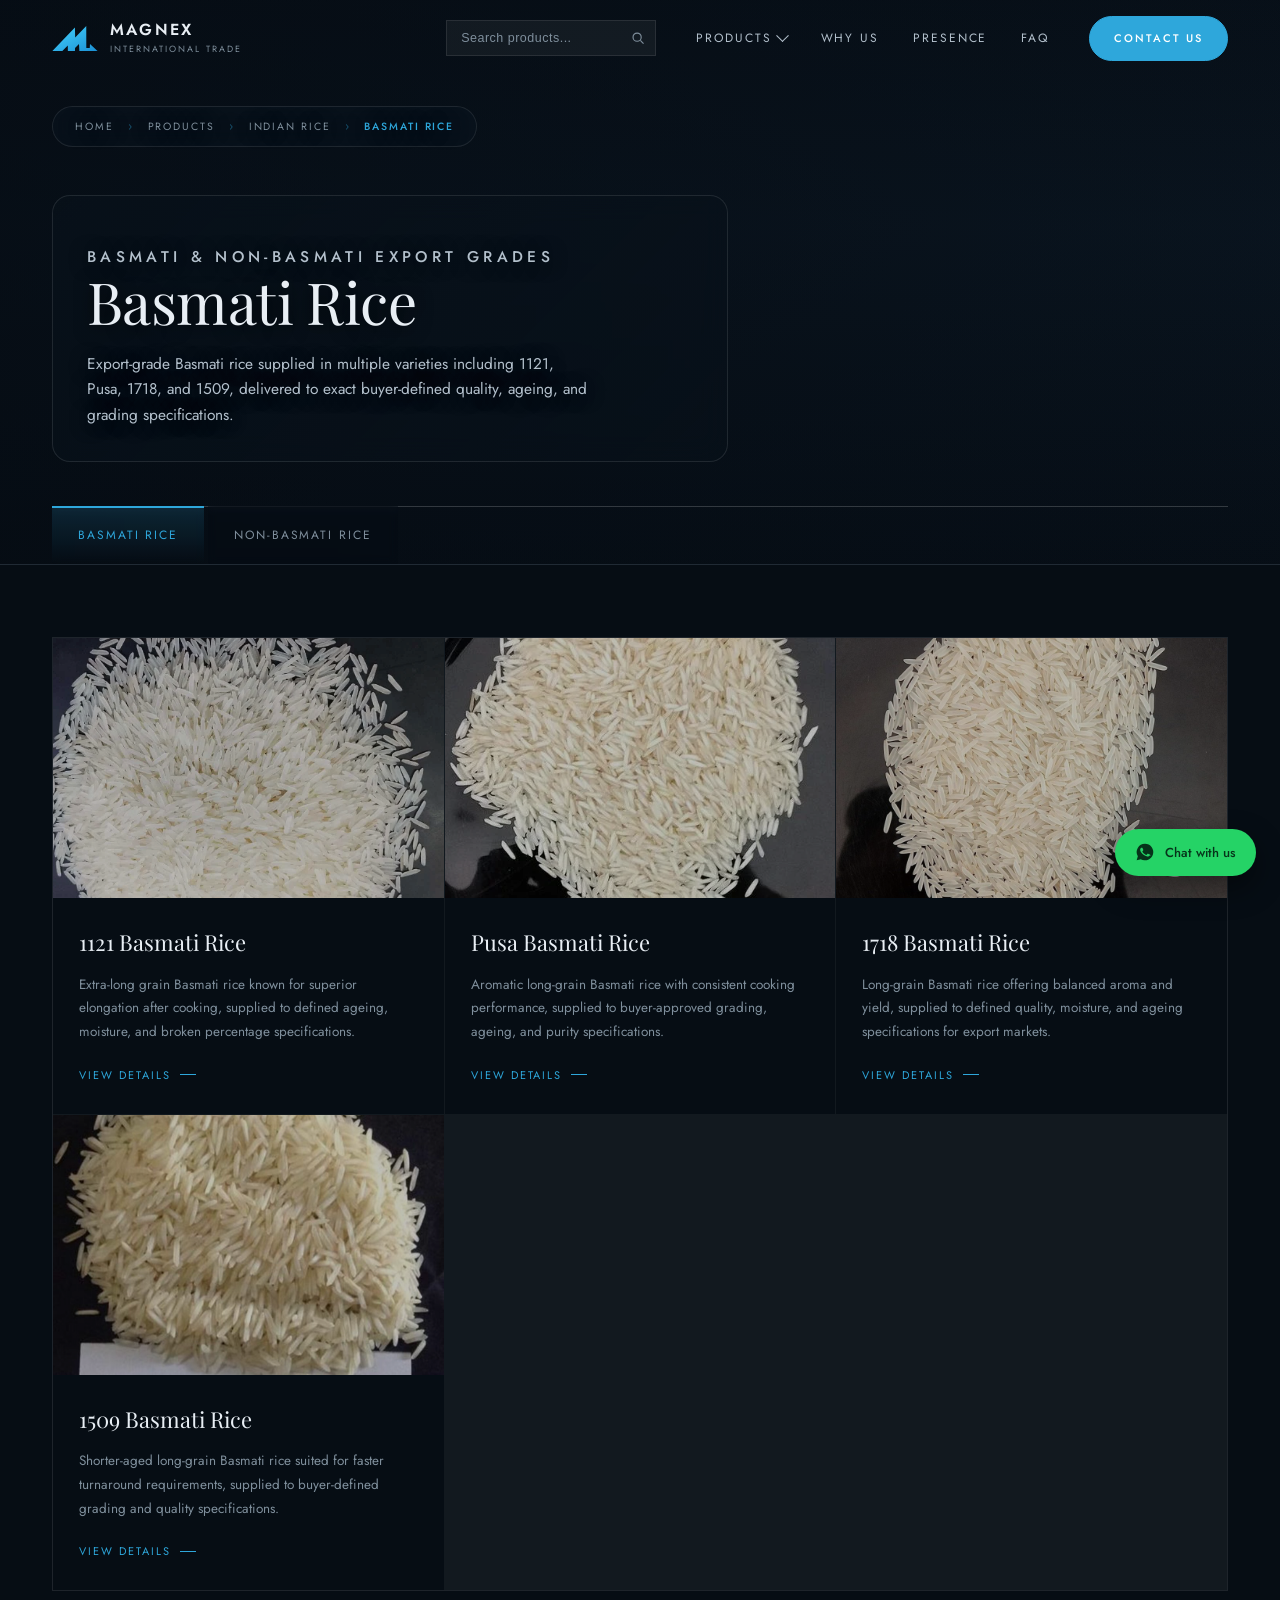
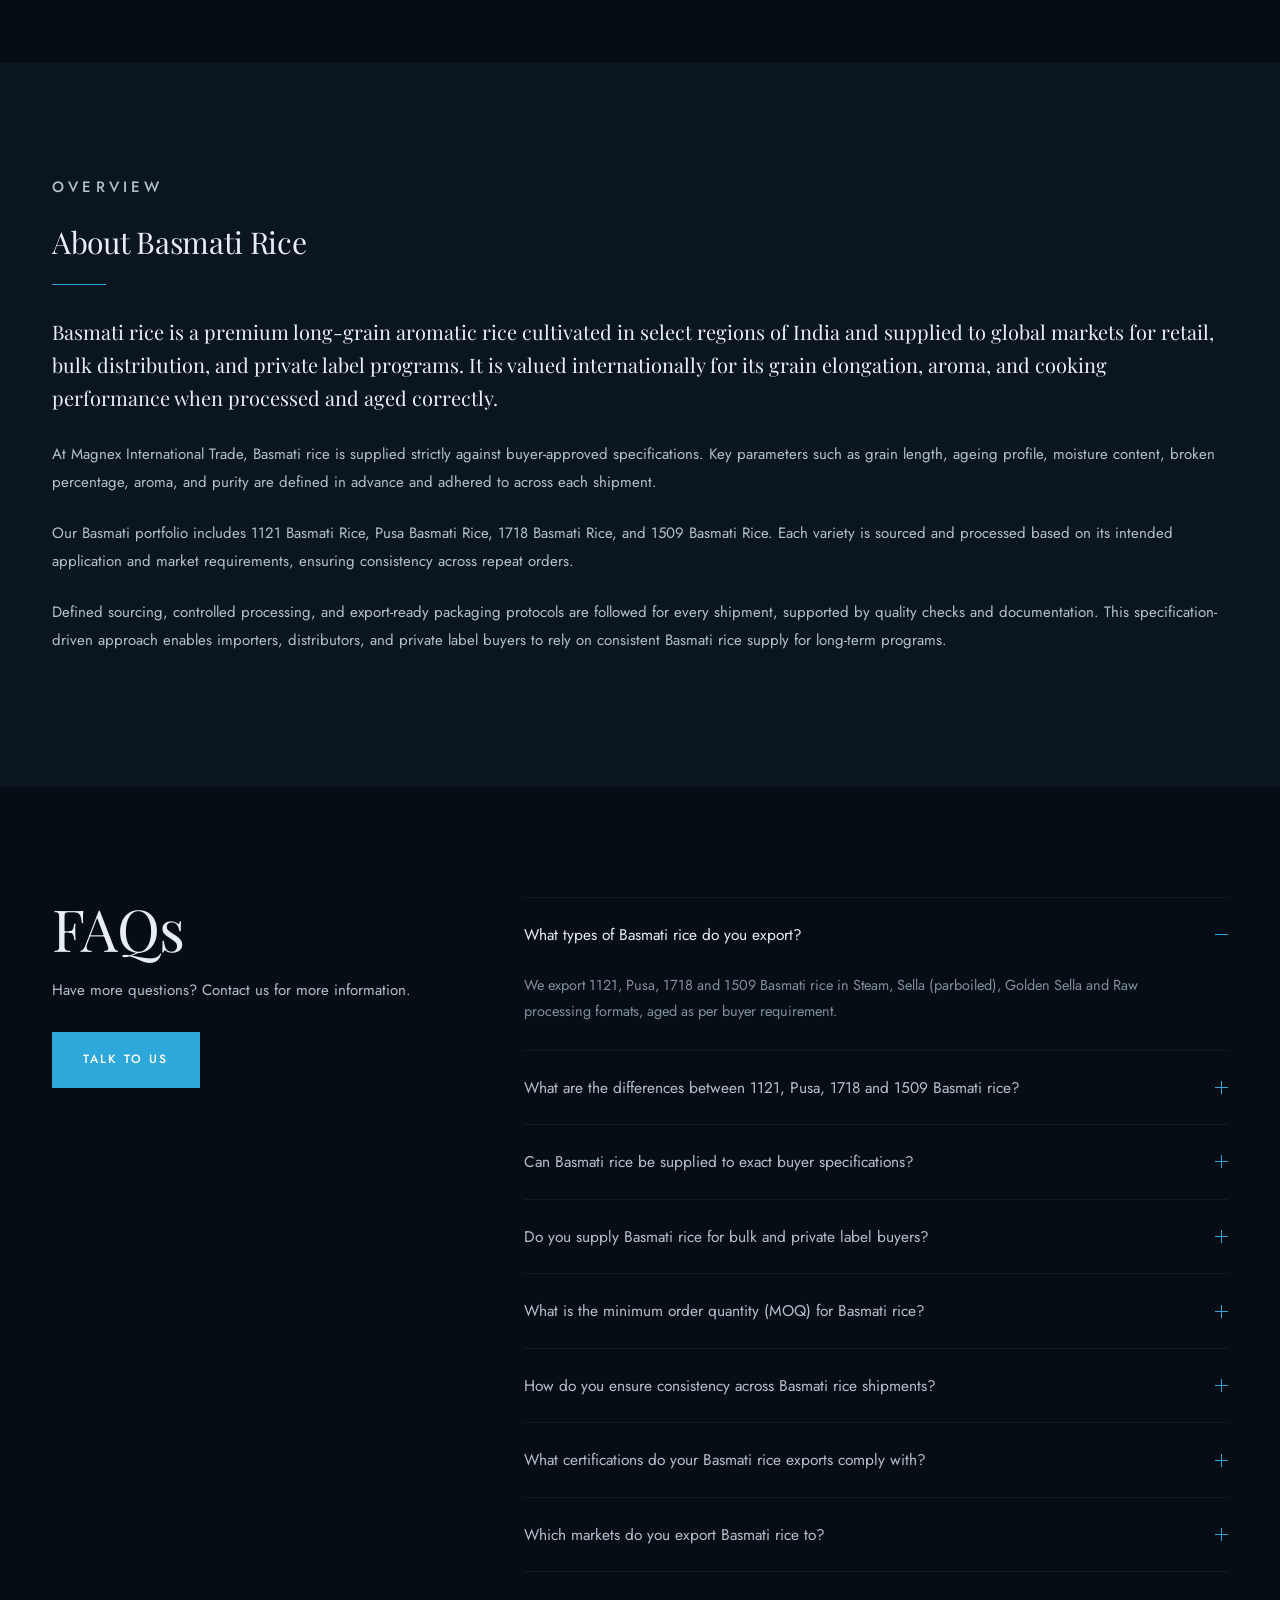
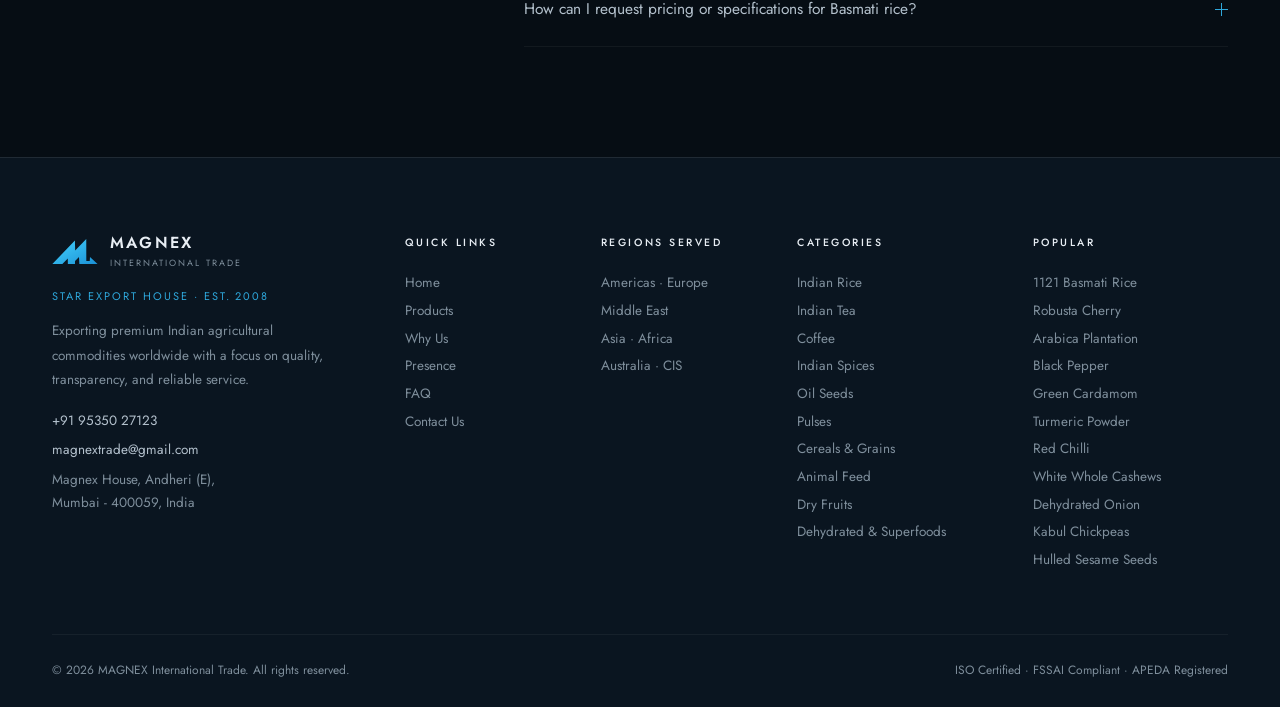
==== category.html @ 0d8e14d7 "Rebrand to Magnex blue: traced logo mark, blue accent, navy-black palette Co-Authored-By: Claude Fab" ====
<!DOCTYPE html>
<html lang="en">
<head>
<meta charset="UTF-8">
<meta name="viewport" content="width=device-width, initial-scale=1.0">
<title>Category — Magnex International Trade</title>
<link rel="preconnect" href="https://fonts.googleapis.com">
<link rel="preconnect" href="https://fonts.gstatic.com" crossorigin>
<link href="https://fonts.googleapis.com/css2?family=Playfair+Display:ital,wght@0,400;0,500;1,400&family=Jost:wght@300;400;500;600&display=swap" rel="stylesheet">
<link rel="stylesheet" href="assets/css/style.css?v=19">
<link rel="icon" href="data:image/svg+xml,<svg xmlns='http://www.w3.org/2000/svg' viewBox='0 0 100 100'><rect width='100' height='100' rx='18' fill='%23072a3d'/><g transform='translate(10 22) scale(.8)'><path d='M99.9 55.2 L82.6 38.9 L82.1 47.9 L74.6 47.8 L74.5 0.0 L50.4 25.0 L49.8 3.0 L0.0 55.2 L21.6 55.3 L34.3 42.3 L34.5 55.3 L49.9 55.3 L50.1 48.1 L58.7 39.0 L59.5 55.4 Z' fill='%232ea7db'/></g></svg>">
</head>
<body>

<section class="phead" id="phead">
  <video class="phead__video" id="pheadVideo" autoplay muted loop playsinline hidden></video>
  <div class="phead__shade" id="pheadShade" hidden></div>
  <div class="wrap phead__content">
    <nav class="crumb" id="crumb"></nav>
    <div class="phead__body">
      <div>
        <p class="eyebrow" id="catTag"></p>
        <h1 class="h-section" id="catTitle"></h1>
        <p id="groupDesc"></p>
      </div>
    </div>
    <div class="tabs" id="groupTabs"></div>
  </div>
</section>

<section class="section--tight section">
  <div class="wrap">
    <div class="pgrid" id="prodGrid"></div>
  </div>
</section>

<section class="section section--alt" id="aboutSec" hidden>
  <div class="wrap">
    <div class="aboutsplit" id="aboutSplit">
      <div class="rv">
        <p class="eyebrow">Overview</p>
        <h2 class="h-sub" id="aboutTitle"></h2>
        <hr class="rule" style="margin-top:24px">
        <div id="aboutBody"></div>
      </div>
    </div>
  </div>
</section>

<section class="section" id="faqSec" hidden>
  <div class="wrap">
    <div class="faq">
      <div class="faq__aside rv">
        <h2 class="h-section">FAQs</h2>
        <p>Have more questions? Contact us for more information.</p>
        <a class="btn btn--solid" href="contact.html">Talk to Us</a>
      </div>
      <div class="faq__list rv" id="faqList"></div>
    </div>
  </div>
</section>

<script src="assets/js/data.js?v=16"></script>
<script src="assets/js/textures.js?v=8"></script>
<script src="assets/js/widgets.js?v=9"></script>
<script>
function pageInit() {
  const catId = qp("cat") || "rice";
  const cat = CATALOG[catId] || CATALOG.rice;
  const gid = qp("group") || cat.groups[0].id;
  const group = cat.groups.find(g => g.id === gid) || cat.groups[0];

  document.title = `${group.name} — ${cat.name} — Magnex International Trade`;
  document.getElementById("crumb").innerHTML =
    `<a href="index.html">Home</a><i>›</i><a href="products.html">Products</a><i>›</i><a href="category.html?cat=${catId}">${cat.name}</a><i>›</i><b>${group.name}</b>`;
  document.getElementById("catTag").textContent = cat.tagline;
  document.getElementById("catTitle").textContent = group.name;
  document.getElementById("groupDesc").textContent = group.desc;

  // group tabs (Basmati / Non-Basmati etc.)
  document.getElementById("groupTabs").innerHTML = cat.groups.map(g =>
    `<a class="tab${g.id === group.id ? " is-on" : ""}" href="category.html?cat=${catId}&group=${g.id}">${g.name}</a>`
  ).join("");

  // product cards
  document.getElementById("prodGrid").innerHTML = group.products.map(p => `
    <a class="pcard rv" href="product.html?id=${p.id}">
      <div class="pcard__media">${p.photo
        ? `<img src="${p.photo}" alt="${p.name}" loading="lazy">`
        : `<canvas data-tex="${p.texture}" data-seed="${p.id}"></canvas>`}</div>
      <div class="pcard__body">
        <div class="pcard__t">${p.name}</div>
        <div class="pcard__d">${p.short}</div>
        <span class="pcard__go">View details <span class="arw"></span></span>
      </div>
    </a>`).join("");

  // about — first paragraph styled as a lead, the rest as body text
  if (group.about && group.about.length) {
    document.getElementById("aboutSec").hidden = false;
    document.getElementById("aboutTitle").textContent = `About ${group.name}`;
    const [lead, ...rest] = group.about;
    document.getElementById("aboutBody").innerHTML =
      `<p class="about-lead">${lead}</p>` + rest.map(t => `<p>${t}</p>`).join("");
  }

  // category video plays behind the page header words
  if (cat.video) {
    const v = document.getElementById("pheadVideo");
    v.src = cat.video.src; v.hidden = false;
    document.getElementById("pheadShade").hidden = false;
    document.getElementById("phead").classList.add("phead--video");
  }

  // FAQs
  if (group.faqs && group.faqs.length) {
    document.getElementById("faqSec").hidden = false;
    renderFAQ(document.getElementById("faqList"), group.faqs);
  }
}
</script>
<script src="assets/js/main.js?v=13"></script>
</body>
</html>
---- assets/css/style.css ----
/* =========================================================
   MAGNEX INTERNATIONAL TRADE — core stylesheet
   Dark / gold editorial theme
   ========================================================= */

:root {
  --bg:        #060d14;
  --bg-2:      #0a1520;
  --bg-3:      #0f1d2a;
  --panel:     #11202e;
  --line:      rgba(255, 255, 255, .09);
  --line-soft: rgba(255, 255, 255, .05);

  --gold:      #2ea7db;
  --gold-lite: #5fc9f5;
  --gold-deep: #1a7fc0;
  --blue:      #2f80ed;

  --text:      #e8eef4;
  --text-2:    #b3c0cc;
  --muted:     #7f8f9c;

  --serif: "Playfair Display", "Iowan Old Style", Georgia, "Times New Roman", serif;
  --sans: "Jost", "Inter", -apple-system, BlinkMacSystemFont, "Segoe UI", Roboto, Helvetica, Arial, sans-serif;

  --nav-h: 78px;
  --maxw: 1240px;
  --ease: cubic-bezier(.22, .61, .36, 1);            /* legacy gentle curve (hover colour, misc) */
  --ease-out: cubic-bezier(.23, 1, .32, 1);          /* strong ease-out: entrances, reveals, UI */
  --ease-in-out: cubic-bezier(.77, 0, .175, 1);      /* strong ease-in-out: on-screen movement */
  --dur-fast: 160ms;                                 /* press feedback */
  --dur: 250ms;                                      /* routine UI state change */
  --dur-reveal: 700ms;                               /* marketing reveal */
}

/* cross-document page transition (Chrome / Safari); other browsers just navigate */
@view-transition { navigation: auto; }
::view-transition-old(root) { animation: 180ms var(--ease-out) both vt-out; }
::view-transition-new(root) { animation: 260ms var(--ease-out) both vt-in; }
@keyframes vt-out { to { opacity: 0; } }
@keyframes vt-in  { from { opacity: 0; } }
/* fallback page enter: content is visible without JS, fades on load */
body { animation: page-in 360ms var(--ease-out) both; }
@keyframes page-in { from { opacity: 0; } }

* , *::before, *::after { box-sizing: border-box; }

html { scroll-behavior: smooth; }

body {
  margin: 0;
  background: var(--bg);
  color: var(--text);
  font-family: var(--sans);
  font-size: 16px;
  line-height: 1.65;
  -webkit-font-smoothing: antialiased;
  overflow-x: hidden;
}

img { max-width: 100%; display: block; }
a { color: inherit; text-decoration: none; }
button { font: inherit; color: inherit; background: none; border: 0; cursor: pointer; }

::selection { background: var(--gold); color: #fff; }

/* ---------- scrollbar ---------- */
::-webkit-scrollbar { width: 10px; height: 10px; }
::-webkit-scrollbar-track { background: var(--bg); }
::-webkit-scrollbar-thumb { background: #1d2d3c; border-radius: 20px; border: 2px solid var(--bg); }
::-webkit-scrollbar-thumb:hover { background: #2a3f52; }

/* ---------- shared layout ---------- */
.wrap { width: 100%; max-width: var(--maxw); margin: 0 auto; padding: 0 32px; }
.section { padding: 110px 0; position: relative; }
.section--tight { padding: 72px 0; }
.section--alt { background: var(--bg-2); }

.eyebrow {
  font-size: 11px;
  letter-spacing: .28em;
  text-transform: uppercase;
  color: var(--gold);
  margin: 0 0 18px;
  font-weight: 500;
}

h1, h2, h3, h4 { font-family: var(--serif); font-weight: 400; margin: 0; letter-spacing: -.01em; }

.h-display { font-size: clamp(42px, 6.2vw, 82px); line-height: 1.04; }
.h-section  { font-size: clamp(34px, 4.6vw, 58px); line-height: 1.08; }
.h-sub      { font-size: clamp(22px, 2.4vw, 30px); line-height: 1.2; }

.lede { color: var(--text-2); font-size: 17px; max-width: 60ch; }

.gold { color: var(--gold); }
.italic-gold { font-style: italic; color: var(--gold-lite); }

.rule { width: 54px; height: 1px; background: var(--gold); border: 0; margin: 0 0 30px; }

/* ---------- buttons ---------- */
.btn {
  display: inline-flex; align-items: center; justify-content: center; gap: 10px;
  padding: 17px 30px;
  font-size: 12px; letter-spacing: .18em; text-transform: uppercase; font-weight: 500;
  border: 1px solid var(--gold);
  transition: background-color .3s var(--ease), border-color .3s var(--ease), color .3s var(--ease), transform var(--dur-fast) var(--ease-out);
  white-space: nowrap;
}
.btn:active { transform: scale(.97); }
.btn--solid { background: var(--gold); color: #fff; }
.btn--solid:hover { background: var(--gold-lite); border-color: var(--gold-lite); }
.btn--ghost { color: var(--text); border-color: rgba(255,255,255,.22); }
.btn--ghost:hover { border-color: var(--gold); color: var(--gold); }
.btn--sm { padding: 12px 22px; font-size: 11px; }

/* =========================================================
   NAVIGATION
   ========================================================= */
.nav {
  position: fixed; inset: 0 0 auto 0; z-index: 200;
  height: var(--nav-h);
  display: flex; align-items: center;
  transition: background .4s var(--ease), height .4s var(--ease), border-color .4s;
  border-bottom: 1px solid transparent;
}
.nav.is-stuck {
  height: 66px;
  background: rgba(6, 13, 20, .88);
  backdrop-filter: blur(14px);
  -webkit-backdrop-filter: blur(14px);
  border-bottom-color: var(--line);
}
.nav__inner { width: 100%; max-width: var(--maxw); margin: 0 auto; padding: 0 32px; display: flex; align-items: center; gap: 26px; }

.brand { display: flex; align-items: center; gap: 12px; flex-shrink: 0; }
.brand__mark { width: 46px; height: auto; flex-shrink: 0; }
.brand__txt { line-height: 1.1; }
.brand__name { font-size: 16px; letter-spacing: .14em; font-weight: 600; }
.brand__sub { font-size: 9px; letter-spacing: .22em; color: var(--muted); text-transform: uppercase; }

.nav__spacer { flex: 1; }

.nav__links { display: flex; align-items: center; gap: 6px; }
.nav__link {
  position: relative; padding: 10px 14px;
  font-size: 12px; letter-spacing: .16em; text-transform: uppercase; color: var(--text-2);
  display: flex; align-items: center; gap: 6px;
  transition: color .25s;
}
.nav__link::after {
  content: ""; position: absolute; left: 14px; right: 14px; bottom: 5px; height: 1px;
  background: var(--gold); transform: scaleX(0); transform-origin: left;
  transition: transform var(--dur) var(--ease-out);
}
.nav__link:hover::after, .nav__link.is-active::after { transform: scaleX(1); }
.nav__link:hover, .nav__link.is-active { color: var(--gold); }
.nav__link .chev { width: 9px; height: 9px; border-right: 1.4px solid currentColor; border-bottom: 1.4px solid currentColor; transform: rotate(45deg) translate(-2px,-2px); transition: transform .3s; }
.nav__item { position: relative; }
.nav__item:hover .chev { transform: rotate(-135deg) translate(-3px,-3px); }

/* mega dropdown */
.mega {
  position: absolute; top: calc(100% + 12px); left: 50%; translate: -50% 0;
  width: min(880px, 88vw);
  background: rgba(11,22,34,.97);
  backdrop-filter: blur(18px);
  border: 1px solid var(--line);
  padding: 26px;
  display: grid; grid-template-columns: repeat(3, 1fr); gap: 4px 26px;
  opacity: 0; visibility: hidden; transform: translateY(-6px) scale(.98);
  transform-origin: top center;
  transition: opacity var(--dur) var(--ease-out), transform var(--dur) var(--ease-out), visibility 0s linear var(--dur);
  box-shadow: 0 30px 70px rgba(0,0,0,.6);
}
.nav__item:hover .mega, .mega:hover { transition-delay: 0s; }
.nav__item:hover .mega, .mega:hover { opacity: 1; visibility: visible; transform: translateY(0); }
.mega--sm { width: min(320px, 88vw); grid-template-columns: 1fr; left: auto; right: 0; translate: 0 0; }
.mega a {
  display: block; padding: 9px 12px; font-size: 13px; color: var(--text-2);
  border-left: 1px solid transparent; transition: color .25s, border-color .25s, background-color .25s;
}
.mega a:hover { color: var(--gold); border-left-color: var(--gold); background: rgba(255,255,255,.03); }
.mega__title { grid-column: 1/-1; font-size: 10px; letter-spacing: .24em; text-transform: uppercase; color: var(--muted); margin-bottom: 10px; }

/* search */
.search { position: relative; width: 210px; flex-shrink: 0; }
.search input {
  width: 100%; padding: 10px 34px 10px 14px;
  background: rgba(255,255,255,.05); border: 1px solid var(--line);
  color: var(--text); font-size: 12.5px; letter-spacing: .04em; outline: none;
  transition: border-color .3s, background-color .3s;
}
.search input::placeholder { color: var(--muted); }
.search input:focus { border-color: var(--gold); background: rgba(255,255,255,.07); }
.search__ico { position: absolute; right: 11px; top: 50%; translate: 0 -50%; width: 14px; height: 14px; stroke: var(--muted); fill: none; stroke-width: 2; pointer-events: none; }
.search__out {
  position: absolute; top: calc(100% + 8px); left: 0; right: 0;
  background: rgba(11,22,34,.98); border: 1px solid var(--line);
  max-height: 340px; overflow-y: auto; display: none; z-index: 30;
  box-shadow: 0 24px 50px rgba(0,0,0,.6);
}
.search__out.is-open { display: block; }
.search__out a { display: block; padding: 11px 14px; font-size: 13px; border-bottom: 1px solid var(--line-soft); }
.search__out a:hover { background: rgba(46,167,219,.1); color: var(--gold); }
.search__out .s-cat { display: block; font-size: 10px; letter-spacing: .14em; text-transform: uppercase; color: var(--muted); margin-top: 2px; }
.search__out .s-empty { padding: 16px; font-size: 13px; color: var(--muted); }

/* burger */
.burger { display: none; width: 26px; height: 18px; position: relative; flex-shrink: 0; }
.burger span { position: absolute; left: 0; right: 0; height: 1.5px; background: var(--text); transition: .3s var(--ease); }
.burger span:nth-child(1) { top: 0; }
.burger span:nth-child(2) { top: 8px; }
.burger span:nth-child(3) { top: 16px; }
.burger.is-open span:nth-child(1) { top: 8px; transform: rotate(45deg); }
.burger.is-open span:nth-child(2) { opacity: 0; }
.burger.is-open span:nth-child(3) { top: 8px; transform: rotate(-45deg); }

/* mobile drawer */
.mnav {
  position: fixed; inset: 0; z-index: 190; background: var(--bg);
  padding: calc(var(--nav-h) + 20px) 32px 40px; overflow-y: auto;
  transform: translateX(100%); transition: transform .45s var(--ease);
}
.mnav.is-open { transform: translateX(0); }
.mnav h4 { font-size: 11px; letter-spacing: .24em; text-transform: uppercase; color: var(--gold); font-family: var(--sans); margin: 28px 0 12px; }
.mnav a { display: block; padding: 11px 0; border-bottom: 1px solid var(--line-soft); font-size: 15px; color: var(--text-2); }

/* =========================================================
   HERO — animated farm canvas
   ========================================================= */
.vhero { padding: calc(var(--nav-h) + 22px) 22px 0; }
.vhero__card {
  position: relative; overflow: hidden; border-radius: 26px;
  max-width: 1400px; margin: 0 auto;
  min-height: min(78vh, 760px);
  display: flex; flex-direction: column; align-items: center; justify-content: flex-start;
  border: 1px solid var(--line);
  background: var(--bg-3);
}
.vhero__video {
  position: absolute; inset: 0; width: 100%; height: 100%; object-fit: cover;
  filter: brightness(.85) saturate(.95);
  animation: hero-settle 1600ms var(--ease-out) both;
}
/* focal entrance — one authored sequence: footage settles, then copy rises in order */
@keyframes hero-settle { from { transform: scale(1.06); opacity: .4; } to { transform: scale(1); opacity: 1; } }
@keyframes rise { from { opacity: 0; transform: translateY(22px); } to { opacity: 1; transform: none; } }
@keyframes unveil { from { clip-path: inset(0 0 100% 0); transform: translateY(14px); } to { clip-path: inset(0 0 -10% 0); transform: none; } }
.vhero__badge, .vhero__line, .vhero__cta { animation: rise var(--dur-reveal) var(--ease-out) both; }
.vhero__badge { animation-delay: 260ms; }
.vhero__line  { animation-delay: 380ms; }
.vhero__big   { animation: unveil 900ms var(--ease-in-out) 520ms both; }
.vhero__cta   { animation-delay: 900ms; }
.vhero__shade {
  position: absolute; inset: 0; pointer-events: none;
  background:
    linear-gradient(180deg, rgba(5,11,18,.78) 0%, rgba(5,11,18,.42) 34%, rgba(5,11,18,.18) 58%, rgba(5,11,18,.62) 100%);
}
.vhero__content {
  position: relative; z-index: 2; text-align: center;
  padding: clamp(44px, 7vh, 84px) 28px 0; width: 100%;
}
.vhero__badge {
  font-size: 10.5px; letter-spacing: .3em; text-transform: uppercase;
  color: var(--gold-lite); margin: 0 0 26px;
}
.vhero__line {
  font-family: var(--serif); font-weight: 400;
  font-size: clamp(26px, 3.6vw, 48px); line-height: 1.22;
  max-width: 21ch; margin: 0 auto;
  color: #f4f0e8; text-shadow: 0 2px 30px rgba(0,0,0,.5);
}
.vhero__line em { font-style: italic; color: var(--gold-lite); }
.vhero__big {
  font-family: var(--serif); font-weight: 500;
  font-size: clamp(54px, 10.2vw, 158px); line-height: .95; letter-spacing: .015em;
  color: var(--gold);
  text-shadow: 0 6px 60px rgba(0,0,0,.65);
  margin-top: clamp(14px, 3vh, 34px);
  -webkit-text-stroke: 1px rgba(255,255,255,.06);
}

.vhero__cta {
  display: flex; gap: 14px; justify-content: center; flex-wrap: wrap;
  margin-top: clamp(26px, 5vh, 48px); padding-bottom: 56px;
}
.vhero__cta .btn--ghost { border-color: rgba(255,255,255,.4); background: rgba(6,13,20,.35); backdrop-filter: blur(6px); }
.vhero__cta .btn--ghost:hover { border-color: var(--gold); }

/* bottom row — overlaid on the video, inside the frame */
.vhero__row {
  position: relative; z-index: 3;
  width: 100%; max-width: 1240px;
  margin: auto auto 0; padding: 26px 22px 24px;
  display: grid; grid-template-columns: 1fr 1.15fr 1fr; gap: 18px;
  align-items: stretch;
}
.vhero__side {
  display: flex; align-items: center; gap: 16px;
  background: rgba(10,21,32,.72); backdrop-filter: blur(14px); -webkit-backdrop-filter: blur(14px);
  border: 1px solid rgba(255,255,255,.12); border-radius: 18px;
  padding: 22px 22px; transition: border-color .35s, transform .35s var(--ease), background .35s;
}
.vhero__side:hover { background: rgba(10,21,32,.85); border-color: var(--gold); }
@media (hover: hover) and (pointer: fine) { .vhero__side:hover { transform: translateY(-4px); } }
.vhero__side-txt { flex: 1; }
.vhero__side-txt h3 { font-size: 15.5px; font-family: var(--sans); font-weight: 500; line-height: 1.45; margin-bottom: 7px; }
.vhero__side-txt p { font-size: 12.5px; color: var(--muted); line-height: 1.65; margin: 0 0 12px; }
.vhero__side-go { font-size: 10.5px; letter-spacing: .18em; text-transform: uppercase; color: var(--gold); display: inline-flex; gap: 6px; align-items: center; }
.vhero__side-thumb {
  width: 84px; height: 84px; border-radius: 50%; overflow: hidden; flex-shrink: 0;
  border: 1px solid var(--line);
}
.vhero__side-thumb canvas { width: 100%; height: 100%; }
.vhero__mid {
  display: flex; flex-direction: column; align-items: center; justify-content: center; gap: 18px;
  text-align: center; padding: 26px 20px;
  background: rgba(10,21,32,.72); backdrop-filter: blur(14px); -webkit-backdrop-filter: blur(14px);
  border: 1px solid rgba(255,255,255,.12); border-radius: 18px;
}
.vhero__mid p {
  font-family: var(--serif); font-size: clamp(19px, 1.9vw, 25px); line-height: 1.4; margin: 0;
}
.vhero__mid-cta { display: flex; gap: 12px; flex-wrap: wrap; justify-content: center; }

/* =========================================================
   MARQUEE STRIP
   ========================================================= */
.strip { border-block: 1px solid var(--line); background: var(--bg-2); overflow: hidden; padding: 20px 0; }
.strip__track { display: flex; gap: 60px; width: max-content; animation: slide 42s linear infinite; }
.strip:hover .strip__track, .is-offscreen .strip__track { animation-play-state: paused; }
.strip span { font-size: 12px; letter-spacing: .24em; text-transform: uppercase; color: var(--muted); display: flex; align-items: center; gap: 60px; white-space: nowrap; }
.strip span::after { content: ""; width: 4px; height: 4px; background: var(--gold); border-radius: 50%; }
@keyframes slide { to { transform: translateX(-50%); } }

/* =========================================================
   TRADE FEED  (What We Trade — flowing strip)
   ========================================================= */
.tradefeed {
  display: grid; grid-template-columns: 300px 1fr; align-items: stretch;
  margin-top: 58px; border-block: 1px solid var(--line);
}
.tradefeed__cta {
  display: flex; flex-direction: column; justify-content: center; gap: 14px;
  padding: 44px 36px; border-right: 1px solid var(--line);
  background: linear-gradient(135deg, rgba(46,167,219,.10), rgba(46,167,219,.02) 60%), var(--bg-2);
  position: relative; z-index: 2; transition: background .4s;
}
.tradefeed__cta:hover { background: linear-gradient(135deg, rgba(46,167,219,.16), rgba(46,167,219,.04) 60%), var(--bg-2); }
.tradefeed__cta-eyebrow { font-size: 10.5px; letter-spacing: .26em; text-transform: uppercase; color: var(--gold); }
.tradefeed__cta-title { font-family: var(--serif); font-size: 34px; line-height: 1.12; }
.tradefeed__cta-count { font-size: 12.5px; color: var(--muted); letter-spacing: .04em; }
.tradefeed__cta-go {
  display: inline-flex; align-items: center; gap: 10px; margin-top: 8px;
  font-size: 11px; letter-spacing: .2em; text-transform: uppercase; color: var(--gold);
}
.tradefeed__cta-go .arw { width: 22px; height: 1px; background: currentColor; transition: width .35s var(--ease); }
.tradefeed__cta:hover .tradefeed__cta-go .arw { width: 40px; }

.tradefeed__viewport { overflow: hidden; position: relative; }
.tradefeed__viewport::before, .tradefeed__viewport::after {
  content: ""; position: absolute; top: 0; bottom: 0; width: 70px; z-index: 3; pointer-events: none;
}
.tradefeed__viewport::before { left: 0; background: linear-gradient(90deg, var(--bg), transparent); }
.tradefeed__viewport::after { right: 0; background: linear-gradient(270deg, var(--bg), transparent); }

.tradefeed__track {
  display: flex; width: max-content; height: 100%;
  animation: tf-flow 55s linear infinite;
}
.tradefeed:hover .tradefeed__track, .tradefeed.is-offscreen .tradefeed__track { animation-play-state: paused; }

/* track is [set A][set B]; starting at -50% and ending at 0 moves it left → right */
@keyframes tf-flow {
  from { transform: translateX(-50%); }
  to   { transform: translateX(0); }
}

.tfcard {
  display: flex; flex-direction: column; width: 250px; flex-shrink: 0;
  border-right: 1px solid var(--line-soft); background: var(--bg);
  transition: background .35s;
}
.tfcard:hover { background: var(--bg-3); }
.tfcard__media { height: 190px; overflow: hidden; }
.tfcard__media canvas, .tfcard__media img {
  width: 100%; height: 100%; object-fit: cover;
  filter: brightness(.72) saturate(.9);
  transition: transform .9s var(--ease), filter .4s;
}
.tfcard:hover .tfcard__media canvas, .tfcard:hover .tfcard__media img { filter: brightness(.95) saturate(1); }
@media (hover: hover) and (pointer: fine) { .tfcard:hover .tfcard__media canvas, .tfcard:hover .tfcard__media img { transform: scale(1.07); } }
.tfcard__body { padding: 18px 22px 22px; display: flex; flex-direction: column; gap: 5px; }
.tfcard__name { font-family: var(--serif); font-size: 20px; }
.tfcard__tag { font-size: 11.5px; color: var(--muted); letter-spacing: .04em; }

/* =========================================================
   SPLIT / STICKY FEATURE (Indian Tea style)
   ========================================================= */
.split { display: grid; grid-template-columns: 1fr 1.15fr; gap: 80px; align-items: start; }
.split__left { position: sticky; top: 120px; }
.split__left p { color: var(--text-2); font-size: 15.5px; line-height: 1.85; }
.split__figure { margin-top: 34px; aspect-ratio: 4/3; overflow: hidden; border: 1px solid var(--line); }
.split__figure canvas { width: 100%; height: 100%; filter: brightness(.8); }

.numlist { list-style: none; margin: 0; padding: 0; }
.numlist li { display: grid; grid-template-columns: 42px 1fr; gap: 14px; padding: 22px 0; border-bottom: 1px solid var(--line-soft); transition: padding .35s var(--ease); }
.numlist li:first-child { border-top: 1px solid var(--line-soft); }
.numlist li:hover { padding-left: 10px; }
.numlist .n { font-size: 11px; color: var(--muted); letter-spacing: .1em; padding-top: 4px; transition: color .3s; }
.numlist li:hover .n { color: var(--gold); }
.numlist .t { font-size: 15.5px; color: var(--text); }
.numlist .d { font-size: 13.5px; color: var(--muted); margin-top: 3px; }
.split__bigtype {
  position: absolute; right: -3%; top: 22%; z-index: 0; pointer-events: none;
  font-family: var(--serif); font-size: 26vw; line-height: .8; color: rgba(255,255,255,.018);
}

/* =========================================================
   PROCESS / WHY US
   ========================================================= */
.why { display: grid; grid-template-columns: repeat(4, 1fr); gap: 1px; background: var(--line-soft); margin-top: 56px; }
.why__c { background: var(--bg); padding: 38px 28px 42px; transition: background .4s; }
.why__c:hover { background: var(--bg-3); }
.why__n { font-family: var(--serif); font-size: 34px; color: var(--gold); }
.why__t { font-size: 15px; margin: 14px 0 8px; letter-spacing: .02em; }
.why__d { font-size: 13.5px; color: var(--muted); line-height: 1.7; }

.stats { display: grid; grid-template-columns: repeat(4, 1fr); gap: 24px; margin-top: 54px; }
.stat { border-top: 1px solid var(--line); padding-top: 22px; }
.stat__v { font-family: var(--serif); font-size: clamp(34px, 4vw, 50px); color: var(--gold-lite); line-height: 1; }
.stat__l { font-size: 11.5px; letter-spacing: .18em; text-transform: uppercase; color: var(--muted); margin-top: 10px; }

/* =========================================================
   FAQ
   ========================================================= */
.faq { display: grid; grid-template-columns: .8fr 1.4fr; gap: 70px; align-items: start; }
.faq__aside { position: sticky; top: 130px; }
.faq__aside p { color: var(--text-2); font-size: 15px; margin: 18px 0 30px; }
.faq__list { border-top: 1px solid var(--line-soft); }
.faq__item { border-bottom: 1px solid var(--line-soft); }
.faq__q {
  width: 100%; text-align: left; display: flex; justify-content: space-between; align-items: center; gap: 20px;
  padding: 24px 0; font-size: 15.5px; color: var(--text-2); transition: color .3s;
}
.faq__q:hover, .faq__item.is-open .faq__q { color: var(--text); }
.faq__ico { position: relative; width: 13px; height: 13px; flex-shrink: 0; }
.faq__ico::before, .faq__ico::after { content: ""; position: absolute; background: var(--gold); transition: transform .35s var(--ease); }
.faq__ico::before { left: 0; right: 0; top: 6px; height: 1px; }
.faq__ico::after { top: 0; bottom: 0; left: 6px; width: 1px; }
.faq__item.is-open .faq__ico::after { transform: rotate(90deg); }
.faq__item.is-open .faq__ico::before { transform: rotate(180deg); }
.faq__a { max-height: 0; overflow: hidden; transition: max-height .5s var(--ease); }
.faq__a p { margin: 0 0 26px; padding-right: 40px; font-size: 14.5px; color: var(--muted); line-height: 1.8; }

/* =========================================================
   FOOTER
   ========================================================= */
.foot { background: var(--bg-2); border-top: 1px solid var(--line); padding: 76px 0 0; }
.foot__grid { display: grid; grid-template-columns: 1.6fr .8fr .8fr 1fr 1fr; gap: 40px; }
.foot__brand .brand { margin-bottom: 18px; }
.foot__tag { font-size: 11px; letter-spacing: .18em; text-transform: uppercase; color: var(--gold); margin-bottom: 14px; }
.foot p { font-size: 13.5px; color: var(--muted); line-height: 1.8; margin: 0 0 18px; max-width: 34ch; }
.foot__contact a { display: block; font-size: 13.5px; color: var(--text-2); margin-bottom: 6px; }
.foot__contact a:hover { color: var(--gold); }
.foot h5 { font-family: var(--sans); font-size: 10.5px; letter-spacing: .24em; text-transform: uppercase; color: var(--text); margin: 0 0 18px; font-weight: 500; }
.foot ul { list-style: none; margin: 0; padding: 0; }
.foot li a { font-size: 13.5px; color: var(--muted); line-height: 2.05; transition: color .25s, padding-left .25s; display: block; }
.foot li a:hover { color: var(--gold); padding-left: 5px; }
.foot__bottom { border-top: 1px solid var(--line-soft); margin-top: 60px; padding: 26px 0; display: flex; justify-content: space-between; gap: 20px; flex-wrap: wrap; font-size: 12px; color: var(--muted); }

/* whatsapp */
.wa {
  position: fixed; right: 24px; bottom: 24px; z-index: 150;
  display: flex; align-items: center; gap: 10px;
  background: #25d366; color: #06331a; padding: 13px 20px; border-radius: 40px;
  font-size: 13px; font-weight: 500; box-shadow: 0 12px 30px rgba(0,0,0,.45);
  transition: transform .3s var(--ease);
}
@media (hover: hover) and (pointer: fine) { .wa:hover { transform: translateY(-3px); } }
.wa:active { transform: scale(.97); }
.wa svg { width: 20px; height: 20px; fill: currentColor; }

/* =========================================================
   BREADCRUMB / PAGE HEAD
   ========================================================= */
.phead { padding: calc(var(--nav-h) + 56px) 0 0; background: var(--bg-2); border-bottom: 1px solid var(--line); }
.phead--video { position: relative; overflow: hidden; padding-top: calc(var(--nav-h) + 28px); }
.phead--video .crumb { margin-bottom: 48px; }
.phead__video {
  position: absolute; inset: 0; width: 100%; height: 100%;
  object-fit: cover; filter: brightness(1.05) saturate(1);
}
.phead__shade {
  position: absolute; inset: 0; pointer-events: none;
  background:
    linear-gradient(90deg, rgba(5,11,18,.66) 0%, rgba(5,11,18,.42) 40%, rgba(5,11,18,.08) 100%),
    linear-gradient(180deg, rgba(5,11,18,.5) 0%, rgba(5,11,18,.06) 40%, rgba(5,11,18,.66) 100%);
}
.phead--video .h-section, .phead--video p, .phead--video .crumb { text-shadow: 0 2px 18px rgba(0,0,0,.75); }
/* frosted panel behind the header words so they beat the busy footage */
.phead--video .phead__body { padding-bottom: 44px; }
.phead--video .phead__body > div {
  background: linear-gradient(135deg, rgba(8,17,26,.78), rgba(8,17,26,.55));
  backdrop-filter: blur(14px); -webkit-backdrop-filter: blur(14px);
  border: 1px solid rgba(255,255,255,.1); border-radius: 18px;
  padding: 30px 34px 34px;
  max-width: 720px;
}
.phead--video .phead__body p { max-width: 56ch; }
.phead__content { position: relative; z-index: 2; }
.phead--video .tabs { border-top-color: rgba(255,255,255,.18); }
.phead--video .tab { background: rgba(6,13,20,.3); backdrop-filter: blur(4px); }
.phead--video .tab.is-on { background: linear-gradient(180deg, rgba(46,167,219,.16), rgba(6,13,20,.3)); }
.crumb {
  display: inline-flex; flex-wrap: wrap; align-items: center; gap: 4px;
  margin-bottom: 30px; padding: 9px 18px; border-radius: 40px;
  border: 1px solid var(--line); background: rgba(10,21,32,.55);
  backdrop-filter: blur(10px); -webkit-backdrop-filter: blur(10px);
  font-size: 10.5px; letter-spacing: .18em; text-transform: uppercase;
}
.crumb a { color: var(--muted); padding: 2px 4px; transition: color .25s; }
.crumb a:hover { color: var(--gold-lite); }
.crumb i {
  font-style: normal; width: 14px; height: 14px; margin: 0 2px;
  display: inline-flex; align-items: center; justify-content: center;
  color: rgba(46,167,219,.45); font-size: 12px;
}
.crumb b { font-weight: 500; color: var(--gold); padding: 2px 4px; }
.phead__body { padding-bottom: 54px; display: grid; grid-template-columns: 1.2fr .8fr; gap: 50px; align-items: end; }
.phead p { color: var(--text-2); font-size: 15.5px; margin: 18px 0 0; max-width: 62ch; }

/* tabs */
.tabs { display: flex; gap: 4px; flex-wrap: wrap; border-top: 1px solid var(--line); padding-top: 0; }
.tab {
  padding: 18px 26px; font-size: 12px; letter-spacing: .16em; text-transform: uppercase; color: var(--muted);
  border-top: 2px solid transparent; margin-top: -1px; transition: color .3s, border-color .3s, background-color .3s;
}
.tab:hover { color: var(--text-2); }
.tab.is-on { color: var(--gold); border-top-color: var(--gold); background: linear-gradient(180deg, rgba(46,167,219,.08), transparent); }

/* =========================================================
   PRODUCT CARDS (category page)
   ========================================================= */
.pgrid { display: grid; grid-template-columns: repeat(auto-fill, minmax(300px, 1fr)); gap: 1px; background: var(--line-soft); border: 1px solid var(--line-soft); }
.pcard { background: var(--bg); display: flex; flex-direction: column; transition: background .4s; }
.pcard:hover { background: var(--bg-3); }
.pcard__media { aspect-ratio: 3/2; overflow: hidden; position: relative; }
.pcard__media canvas, .pcard__media img { width: 100%; height: 100%; object-fit: cover; filter: brightness(.75); transition: transform 1s var(--ease-out), filter .5s; }
.pcard:hover .pcard__media canvas, .pcard:hover .pcard__media img { filter: brightness(.95); }
@media (hover: hover) and (pointer: fine) { .pcard:hover .pcard__media canvas, .pcard:hover .pcard__media img { transform: scale(1.06); } }
.pcard:active .pcard__media img, .pcard:active .pcard__media canvas { transform: scale(1.02); transition-duration: var(--dur-fast); }
.pcard__body { padding: 26px 26px 30px; flex: 1; display: flex; flex-direction: column; }
.pcard__t { font-family: var(--serif); font-size: 22px; margin-bottom: 12px; }
.pcard__d { font-size: 13.5px; color: var(--muted); line-height: 1.75; flex: 1; }
.pcard__go { margin-top: 22px; font-size: 11px; letter-spacing: .18em; text-transform: uppercase; color: var(--gold); display: inline-flex; align-items: center; gap: 9px; }
.pcard__go .arw { width: 16px; height: 1px; background: currentColor; transition: width .35s var(--ease); }
.pcard:hover .pcard__go .arw { width: 30px; }

/* about block — optional video split */
.aboutsplit { display: grid; grid-template-columns: 1fr; gap: 60px; align-items: start; }
.aboutsplit.has-media { grid-template-columns: 1fr 1.05fr; }
.aboutsplit p { color: var(--text-2); font-size: 15px; line-height: 1.9; margin: 0 0 22px; }
.aboutsplit .about-lead {
  font-family: var(--serif); font-size: 20px; line-height: 1.65; color: var(--text);
  margin-bottom: 26px;
}
.aboutsplit__media { position: sticky; top: calc(var(--nav-h) + 24px); }
.aboutsplit__frame {
  border-radius: 18px; overflow: hidden; border: 1px solid var(--line);
  aspect-ratio: 16/10; background: var(--bg-3);
  box-shadow: 0 30px 70px rgba(0,0,0,.45);
}
.aboutsplit__frame video { width: 100%; height: 100%; object-fit: cover; display: block; }
.aboutsplit__cap {
  font-size: 12px !important; color: var(--muted) !important; letter-spacing: .06em;
  margin: 14px 4px 0 !important; line-height: 1.7;
}

/* =========================================================
   PRODUCT DETAIL
   ========================================================= */
.pdetail { display: grid; grid-template-columns: 1.25fr .75fr; gap: 60px; align-items: start; padding: 66px 0 0; }

/* magnifier viewer */
.viewer { position: relative; }
.viewer__frame {
  position: relative; overflow: hidden; border: 1px solid var(--line);
  aspect-ratio: 4/3; background: var(--bg-3); cursor: crosshair;
}
.viewer__frame canvas { width: 100%; height: 100%; display: block; }
/* variety swap — blur-masked crossfade so two photos read as one transformation */
.viewer__frame canvas.viewer__main { transition: filter 220ms ease, opacity 220ms ease; }
.viewer__frame.is-swapping canvas.viewer__main { filter: blur(3px); opacity: .6; }
.viewer__lens {
  position: absolute; width: 190px; height: 190px; border-radius: 50%;
  border: 1px solid rgba(46,167,219,.75);
  box-shadow: 0 0 0 1px rgba(0,0,0,.55), 0 18px 44px rgba(0,0,0,.65), inset 0 0 34px rgba(0,0,0,.35);
  pointer-events: none; opacity: 0; transition: opacity .22s;
  overflow: hidden; z-index: 5;
}
.viewer__lens canvas { position: absolute; inset: 0; width: 100%; height: 100%; }
.viewer__frame:hover .viewer__lens { opacity: 1; }
.viewer__hint {
  position: absolute; left: 16px; bottom: 16px; z-index: 4;
  display: flex; align-items: center; gap: 9px;
  background: rgba(6,13,20,.72); backdrop-filter: blur(6px);
  border: 1px solid var(--line); padding: 8px 14px;
  font-size: 10.5px; letter-spacing: .16em; text-transform: uppercase; color: var(--text-2);
  transition: opacity .3s;
}
.viewer__frame:hover .viewer__hint { opacity: 0; }
.viewer__hint svg { width: 13px; height: 13px; stroke: var(--gold); fill: none; stroke-width: 2; }
.viewer__tag {
  position: absolute; right: 16px; top: 16px; z-index: 4;
  background: rgba(6,13,20,.72); backdrop-filter: blur(6px); border: 1px solid var(--line);
  padding: 8px 14px; font-size: 10.5px; letter-spacing: .16em; text-transform: uppercase; color: var(--gold);
}

.pd__meta { display: flex; gap: 40px; flex-wrap: wrap; margin: 30px 0 0; }
.pd__meta div { border-left: 1px solid var(--gold); padding-left: 16px; }
.pd__meta .k { font-size: 10px; letter-spacing: .22em; text-transform: uppercase; color: var(--muted); }
.pd__meta .v { font-size: 15px; color: var(--text); margin-top: 4px; }

/* varieties — right column; click loads image into the main viewer */
.varside { position: sticky; top: calc(var(--nav-h) + 24px); }
.vars__hint { font-size: 12.5px; color: var(--muted); margin: 18px 0 0; line-height: 1.7; }
.vars__list { list-style: none; margin: 20px 0 0; padding: 0; border-top: 1px solid var(--line-soft); }
.vars__list li a {
  display: flex; align-items: center; gap: 16px; padding: 17px 6px;
  border-bottom: 1px solid var(--line-soft);
  position: relative; overflow: hidden;
  transition: padding .35s var(--ease);
}
.vars__list li a::before {
  content: ""; position: absolute; inset: 0;
  background: linear-gradient(90deg, rgba(46,167,219,.12), transparent 70%);
  transform: translateX(-101%); transition: transform .45s var(--ease);
}
.vars__list li.is-active a, .vars__list li a:hover { padding-left: 18px; }
.vars__list li.is-active a::before, .vars__list li a:hover::before { transform: translateX(0); }
.vars__n { flex: 1; font-size: 15px; color: var(--text-2); position: relative; transition: color .3s; }
.vars__list li.is-active .vars__n, .vars__list li a:hover .vars__n { color: var(--gold-lite); }
.vars__plus { color: var(--gold); font-size: 18px; opacity: .55; position: relative; transition: transform .4s var(--ease), opacity .3s; }
.vars__list li.is-active .vars__plus, .vars__list li a:hover .vars__plus { transform: rotate(90deg); opacity: 1; }

/* full-width specifications section */
.spec2__crop {
  display: inline-block; margin-top: 22px; padding: 9px 18px; border-radius: 30px;
  border: 1px solid rgba(46,167,219,.35); background: rgba(46,167,219,.06);
  font-size: 12px; letter-spacing: .08em; color: var(--gold);
}
.spec2__grid {
  margin-top: 28px;
  display: grid; grid-template-columns: repeat(auto-fill, minmax(360px, 1fr));
  gap: 0 56px;
}
.spec2__row {
  display: flex; justify-content: space-between; gap: 24px;
  padding: 13px 4px; border-bottom: 1px solid var(--line-soft);
  font-size: 14px; transition: padding .3s var(--ease), background .3s;
}
.spec2__row:hover { padding-left: 12px; background: rgba(255,255,255,.02); }
.spec2__row .k { color: var(--muted); }
.spec2__row .v { color: var(--text); text-align: right; }
.spec2__cta { display: flex; gap: 14px; flex-wrap: wrap; margin-top: 36px; }

/* -------- sticky spec panel -------- */
.specwrap { position: sticky; top: calc(var(--nav-h) + 20px); }
.spec {
  border: 1px solid var(--line); background: linear-gradient(180deg, #11202e, #0c1823);
  box-shadow: 0 24px 60px rgba(0,0,0,.4);
}
.spec__head {
  display: flex; justify-content: space-between; align-items: center; gap: 16px;
  padding: 20px 24px; border-bottom: 1px solid var(--line);
}
.spec__head h3 { font-size: 20px; }
.spec__close { width: 26px; height: 26px; display: grid; place-items: center; color: var(--muted); font-size: 20px; line-height: 1; }
.spec__close:hover { color: var(--gold); }
.spec__crop { padding: 13px 24px; border-bottom: 1px solid var(--line-soft); font-size: 12px; color: var(--gold); letter-spacing: .06em; background: rgba(46,167,219,.05); }
.spec__body { max-height: min(58vh, 560px); overflow-y: auto; }
.spec__row { display: grid; grid-template-columns: 1fr 1.05fr; gap: 14px; padding: 12px 24px; border-bottom: 1px solid var(--line-soft); font-size: 13px; }
.spec__row:nth-child(odd) { background: rgba(255,255,255,.014); }
.spec__row .k { color: var(--muted); }
.spec__row .v { color: var(--text); text-align: right; }
.spec__foot { padding: 18px 24px; display: grid; gap: 10px; }
.spec__foot .btn { width: 100%; }

.specfab {
  display: none; position: fixed; left: 24px; bottom: 24px; z-index: 150;
  background: var(--gold); color: #14120d; padding: 13px 20px; border-radius: 40px;
  font-size: 12px; letter-spacing: .12em; text-transform: uppercase; font-weight: 500;
  box-shadow: 0 12px 30px rgba(0,0,0,.45);
}

/* =========================================================
   3D RING CAROUSEL (related products)
   ========================================================= */
.ring { position: relative; height: 460px; perspective: 1400px; overflow: hidden; margin-top: 42px; }
.ring__stage { position: absolute; inset: 0; transform-style: preserve-3d; transition: transform .85s var(--ease); }
.ring__item {
  position: absolute; top: 50%; left: 50%; width: 260px; height: 300px;
  margin: -170px 0 0 -130px;
  transform-style: preserve-3d; backface-visibility: hidden;
  transition: opacity .5s, filter .5s;
}
.ring__card {
  width: 100%; height: 100%; border: 1px solid var(--line); background: var(--bg-3);
  display: flex; flex-direction: column; overflow: hidden;
}
.ring__card canvas, .ring__card .ring__photo { width: 100%; height: 170px; object-fit: cover; filter: brightness(.72); transition: filter .5s; display: block; flex-shrink: 0; }
.ring__card .rc__b { padding: 16px 18px; flex: 1; }
.ring__card .rc__t { font-family: var(--serif); font-size: 17px; margin-bottom: 6px; }
.ring__card .rc__d { font-size: 11.5px; color: var(--muted); line-height: 1.6; display: -webkit-box; -webkit-line-clamp: 3; -webkit-box-orient: vertical; overflow: hidden; }
.ring__item.is-front .ring__card { border-color: var(--gold); box-shadow: 0 26px 60px rgba(0,0,0,.55); }
.ring__item.is-front .ring__card canvas, .ring__item.is-front .ring__card .ring__photo { filter: brightness(1); }
.ring::before, .ring::after {
  content: ""; position: absolute; top: 0; bottom: 0; width: 16%; z-index: 6; pointer-events: none;
}
.ring::before { left: 0; background: linear-gradient(90deg, var(--bg), transparent); }
.ring::after { right: 0; background: linear-gradient(270deg, var(--bg), transparent); }
.ring--alt::before { background: linear-gradient(90deg, var(--bg-2), transparent); }
.ring--alt::after { background: linear-gradient(270deg, var(--bg-2), transparent); }

/* seamless loop gallery (GSAP-demo style, vanilla) */
.lgal { position: relative; height: 500px; overflow: hidden; touch-action: pan-y; cursor: grab; }
.lgal:active { cursor: grabbing; }
.lgal__cards { list-style: none; margin: 0; padding: 0; position: absolute; inset: 0; }
.lgal__card {
  position: absolute; top: 50%; left: 50%;
  width: 250px; will-change: transform, opacity;
  visibility: hidden;
}
.lgal__card a { display: flex; flex-direction: column; user-select: none; -webkit-user-drag: none; }
.lgal__card a > * { pointer-events: none; }
.lgal__media {
  height: 280px; border-radius: 14px; overflow: hidden;
  border: 1px solid var(--line); background: var(--bg-3);
  box-shadow: 0 24px 60px rgba(0,0,0,.5);
  transition: border-color .3s;
}
.lgal__media img, .lgal__media canvas { width: 100%; height: 100%; object-fit: cover; display: block; filter: brightness(.8); transition: filter .35s; }
.lgal__card.is-center .lgal__media { border-color: var(--gold); }
.lgal__card.is-center .lgal__media img, .lgal__card.is-center .lgal__media canvas { filter: brightness(1); }
.lgal__name { font-family: var(--serif); font-size: 19px; margin-top: 16px; text-align: center; }
.lgal__desc {
  font-size: 12px; color: var(--muted); line-height: 1.6; text-align: center; margin-top: 5px;
  display: -webkit-box; -webkit-line-clamp: 2; -webkit-box-orient: vertical; overflow: hidden;
  opacity: 0; transition: opacity .3s;
}
.lgal__card.is-center .lgal__desc { opacity: 1; }
.lgal__btn {
  width: 46px; height: 46px; border: 1px solid var(--line); display: grid; place-items: center;
  color: var(--text-2); transition: border-color .3s, color .3s, transform var(--dur-fast) var(--ease-out); border-radius: 50%;
}
.lgal__btn:hover { border-color: var(--gold); color: var(--gold); }
.lgal__btn:active { transform: scale(.94); }

/* specifications jump link */
.spec-jump {
  display: inline-flex; align-items: center; gap: 10px; margin-top: 26px;
  font-size: 11px; letter-spacing: .2em; text-transform: uppercase; color: var(--gold);
  border: 1px solid rgba(46,167,219,.35); padding: 12px 20px; border-radius: 40px;
  transition: border-color .3s, background-color .3s;
}
.spec-jump:hover { border-color: var(--gold); background: rgba(46,167,219,.08); }
.spec-jump__arw { display: inline-block; animation: jumpArw 1.6s infinite; }
@keyframes jumpArw { 0%, 100% { transform: translateY(0); } 50% { transform: translateY(4px); } }

.ringnav { display: flex; align-items: center; justify-content: center; gap: 18px; margin-top: 26px; }
.ringnav .dots { display: flex; gap: 8px; }
.ringnav .dot { width: 6px; height: 6px; border-radius: 50%; background: #223445; transition: width .3s var(--ease-out), background-color .3s, border-radius .3s; }
.ringnav .dot.is-on { background: var(--gold); width: 22px; border-radius: 4px; }
.ringnav__hint { font-size: 10.5px; letter-spacing: .2em; text-transform: uppercase; color: var(--muted); }

/* sticky scroll wrapper — JS sets the section height, the inner
   block pins while page scroll drives the ring rotation */
.ringscroll { position: relative; }
.ringscroll__sticky {
  position: sticky; top: 0; min-height: 100vh;
  display: flex; flex-direction: column; justify-content: center;
  padding: calc(var(--nav-h) + 20px) 0 30px;
  overflow: hidden;
}
.ringscroll__sticky .ring { flex: 0 0 auto; }

/* =========================================================
   CATEGORY INDEX (products.html)
   ========================================================= */
.catgrid { display: grid; grid-template-columns: repeat(auto-fill, minmax(340px, 1fr)); gap: 1px; background: var(--line-soft); border: 1px solid var(--line-soft); }
.catcard { background: var(--bg); padding: 34px 30px 38px; display: flex; flex-direction: column; gap: 14px; transition: background .4s; position: relative; overflow: hidden; }
.catcard::before { content: ""; position: absolute; left: 0; top: 0; bottom: 0; width: 2px; background: var(--gold); transform: scaleY(0); transform-origin: top; transition: transform .45s var(--ease); }
.catcard:hover { background: var(--bg-3); }
.catcard:hover::before { transform: scaleY(1); }
.catcard__sw { width: 100%; height: 150px; border: 1px solid var(--line); overflow: hidden; }
.catcard__sw canvas, .catcard__sw img { width: 100%; height: 100%; object-fit: cover; filter: brightness(.8); }
.catcard__t { font-family: var(--serif); font-size: 24px; }
.catcard__d { font-size: 13.5px; color: var(--muted); line-height: 1.7; flex: 1; }
.catcard__c { font-size: 11px; letter-spacing: .16em; text-transform: uppercase; color: var(--gold); }

/* scroll reveal — fires once; siblings stagger via --rv-delay set in main.js */
.rv {
  opacity: 0; transform: translateY(22px);
  transition: opacity var(--dur-reveal) var(--ease-out) var(--rv-delay, 0ms), transform var(--dur-reveal) var(--ease-out) var(--rv-delay, 0ms);
}
.rv.is-in { opacity: 1; transform: none; }
/* grid children reveal as a list: cards inside an already-revealed grid rise in sequence */
.why__c, .stat, .catcard, .pcard { --rv-delay: calc(var(--i, 0) * 60ms); }
.rv .why__c, .rv .stat { opacity: 0; transform: translateY(16px); transition: opacity var(--dur-reveal) var(--ease-out) var(--rv-delay), transform var(--dur-reveal) var(--ease-out) var(--rv-delay); }
.rv.is-in .why__c, .rv.is-in .stat { opacity: 1; transform: none; }

/* =========================================================
   CONTACT / QUOTE FORM
   ========================================================= */
.contact { display: grid; grid-template-columns: .85fr 1.15fr; gap: 70px; align-items: start; }
.contact__aside { position: sticky; top: calc(var(--nav-h) + 30px); }
.contact__facts { list-style: none; margin: 34px 0 30px; padding: 0; border-top: 1px solid var(--line-soft); }
.contact__facts li { display: grid; grid-template-columns: 76px 1fr; gap: 16px; padding: 14px 0; border-bottom: 1px solid var(--line-soft); font-size: 14.5px; color: var(--text-2); line-height: 1.6; }
.contact__facts .k { font-size: 10.5px; letter-spacing: .2em; text-transform: uppercase; color: var(--gold); padding-top: 4px; }
.contact__facts a { color: var(--text); transition: color .25s; }
.contact__facts a:hover { color: var(--gold); }

.cform { background: var(--panel); border: 1px solid var(--line); padding: 40px; }
.cform__grid { display: grid; grid-template-columns: 1fr 1fr; gap: 22px 24px; }
.field { display: flex; flex-direction: column; gap: 8px; }
.field--full { grid-column: 1 / -1; }
.field__l { font-size: 11px; letter-spacing: .18em; text-transform: uppercase; color: var(--text-2); }
.field__l i { font-style: normal; color: var(--gold); }
.field input, .field select, .field textarea {
  width: 100%; padding: 13px 14px;
  background: rgba(255,255,255,.04); border: 1px solid var(--line); color: var(--text);
  font: inherit; font-size: 14.5px; outline: none; border-radius: 0;
  transition: border-color var(--dur) var(--ease-out), background-color var(--dur) var(--ease-out), box-shadow var(--dur) var(--ease-out);
}
.field textarea { resize: vertical; min-height: 130px; line-height: 1.6; }
.field select { appearance: none; -webkit-appearance: none; padding-right: 36px;
  background-image: linear-gradient(45deg, transparent 50%, var(--muted) 50%), linear-gradient(135deg, var(--muted) 50%, transparent 50%);
  background-position: calc(100% - 18px) 50%, calc(100% - 13px) 50%; background-size: 5px 5px; background-repeat: no-repeat; }
.field select option { background: var(--panel); color: var(--text); }
.field input::placeholder, .field textarea::placeholder { color: var(--muted); }
.field input:focus, .field select:focus, .field textarea:focus { border-color: var(--gold); background: rgba(255,255,255,.06); box-shadow: 0 0 0 3px rgba(46,167,219,.14); }
.field__phone { display: grid; grid-template-columns: 96px 1fr; gap: 10px; }
.was-validated .field :invalid { border-color: #c96a6a; }
.was-validated .field :invalid:focus { box-shadow: 0 0 0 3px rgba(201,106,106,.16); }
.cform__hp { position: absolute; left: -9999px; width: 1px; height: 1px; opacity: 0; }
.cform__foot { display: flex; align-items: center; gap: 24px; flex-wrap: wrap; margin-top: 30px; }
.cform__note { font-size: 12.5px; color: var(--muted); margin: 0; max-width: 40ch; line-height: 1.6; }
.cform__msg { margin-top: 18px; font-size: 14px; line-height: 1.6; padding: 0; max-height: 0; overflow: hidden; opacity: 0; transition: opacity var(--dur) var(--ease-out), max-height .4s var(--ease-out), padding var(--dur) var(--ease-out); }
.cform__msg.is-ok, .cform__msg.is-error { max-height: 120px; opacity: 1; padding: 14px 16px; border: 1px solid; }
.cform__msg.is-ok { color: var(--gold-lite); border-color: rgba(46,167,219,.4); background: rgba(46,167,219,.08); }
.cform__msg.is-error { color: #e2a2a2; border-color: rgba(201,106,106,.4); background: rgba(201,106,106,.08); }
.btn:disabled { opacity: .7; cursor: default; }
.cform__wa { display: inline-block; margin-top: 8px; color: var(--gold); border-bottom: 1px solid rgba(46,167,219,.4); }
.cform__wa:hover { border-bottom-color: var(--gold); }
.cform__msg.is-ok { max-height: 160px; }

/* nav call-to-action: solid gold pill, mirrors the reference site's contact button */
.nav__cta { border-radius: 40px; padding: 12px 24px; }
.nav__cta.is-active { background: var(--gold-lite); }

/* =========================================================
   PRESENCE PAGE — world map + regions
   ========================================================= */
.presence__stats { display: flex; gap: 40px; justify-self: end; }
.presence__h { font-size: clamp(30px, 3.6vw, 46px); max-width: 16ch; }
.presence__stats .stat { min-width: 150px; }
.wmap { margin: 48px 0 0; }
.wmap__svg { width: 100%; aspect-ratio: 784 / 459; background: radial-gradient(ellipse at 50% 40%, rgba(46,167,219,.06), transparent 70%); }
.wmap__svg svg { width: 100%; height: 100%; display: block; }
.wmap__svg path, .wmap__svg polygon { fill: #1b2a38; stroke: var(--bg); stroke-width: .4; transition: fill .35s var(--ease-out); }
.wmap__svg .is-on, .wmap__svg .is-on path, .wmap__svg .is-on polygon { fill: var(--gold); animation: map-in .6s var(--ease-out) both; animation-delay: calc(var(--i, 0) * 18ms); }
@keyframes map-in { from { fill: #1b2a38; } }
@media (hover: hover) and (pointer: fine) {
  .wmap__svg .is-on:hover, .wmap__svg .is-on:hover path, .wmap__svg .is-on:hover polygon { fill: var(--gold-lite); cursor: default; }
  .wmap__svg path:not(.is-on):hover { fill: #24384a; }
}
.wmap__legend { display: flex; align-items: center; gap: 10px; margin-top: 18px; font-size: 11px; letter-spacing: .18em; text-transform: uppercase; color: var(--muted); }
.wmap__key { width: 22px; height: 12px; background: var(--gold); display: inline-block; }
.wmap__tip { margin-left: auto; color: var(--gold-lite); letter-spacing: .04em; text-transform: none; font-size: 14px; font-family: var(--serif); min-height: 1.4em; }
.regions { display: grid; grid-template-columns: repeat(5, 1fr); gap: 1px; background: var(--line-soft); margin-top: 48px; border: 1px solid var(--line-soft); }
.region { background: var(--bg-2); padding: 34px 26px 38px; transition: background .4s; }
.region:hover { background: var(--bg-3); }
.region__n { font-family: var(--serif); font-size: 32px; color: var(--gold); }
.region__t { font-family: var(--sans); font-weight: 500; font-size: 15px; letter-spacing: .04em; margin: 12px 0 10px; }
.region__d { font-size: 13.5px; color: var(--muted); line-height: 1.75; margin: 0; }
.presence__note { margin-top: 40px; max-width: 70ch; font-size: 14.5px; color: var(--text-2); line-height: 1.8; }
.presence__note a { color: var(--gold); border-bottom: 1px solid rgba(46,167,219,.4); }
.contact .phead { border: 0; }

/* =========================================================
   RESPONSIVE
   ========================================================= */
@media (max-width: 1080px) {
  .foot__grid { grid-template-columns: 1fr 1fr 1fr; }
  .why { grid-template-columns: 1fr 1fr; }
  .tradefeed { grid-template-columns: 240px 1fr; }
  .split { grid-template-columns: 1fr; gap: 46px; }
  .split__left { position: static; }
  .pdetail { grid-template-columns: 1fr; }
  .specwrap { position: static; }
  .varside { position: static; }
  .faq { grid-template-columns: 1fr; gap: 34px; }
  .faq__aside { position: static; }
  .aboutsplit, .aboutsplit.has-media { grid-template-columns: 1fr; gap: 30px; }
  .aboutsplit__media { position: static; }
  .phead__body { grid-template-columns: 1fr; }
  .contact { grid-template-columns: 1fr; gap: 40px; }
  .regions { grid-template-columns: repeat(2, 1fr); }
  .presence__stats { justify-self: start; }
  .contact__aside { position: static; }
}
@media (max-width: 640px) {
  .regions { grid-template-columns: 1fr; }
  .cform { padding: 26px 20px; }
  .cform__grid { grid-template-columns: 1fr; }
}

@media (max-width: 940px) {
  .nav__links, .search { display: none; }
  .burger { display: block; }
}

@media (max-width: 760px) {
  .wrap, .nav__inner { padding: 0 20px; }
  .section { padding: 74px 0; }
  .why, .stats { grid-template-columns: 1fr; }
  .tradefeed { grid-template-columns: 1fr; }
  .tradefeed__cta { border-right: 0; border-bottom: 1px solid var(--line); padding: 30px 24px; }
  .tfcard { width: 200px; }
  .tfcard__media { height: 150px; }
  .foot__grid { grid-template-columns: 1fr 1fr; }
  .vhero { padding: calc(var(--nav-h) + 12px) 12px 0; }
  .vhero__card { min-height: 78vh; border-radius: 18px; }
  .vhero__big { font-size: clamp(30px, 9.2vw, 54px); letter-spacing: 0; }
  .vhero__row { grid-template-columns: 1fr; gap: 10px; padding: 30px 14px 16px; }
  .vhero__side { padding: 16px 18px; }
  .vhero__side-thumb { width: 60px; height: 60px; }
  .nav__inner > .btn { display: none; }
  .ring { height: 400px; }
  .ring__item { width: 220px; margin-left: -110px; }
  .lgal { height: 420px; }
  .lgal__card { width: 190px; }
  .lgal__media { height: 215px; }
  .specfab { display: block; }
  .specwrap.is-mobile-hidden { display: none; }
  .split__bigtype { display: none; }
  .viewer__lens { width: 150px; height: 150px; }
}

/* reduced motion: fewer and gentler — keep opacity/colour feedback, drop spatial movement and loops */
@media (prefers-reduced-motion: reduce) {
  html { scroll-behavior: auto; }
  .rv, .rv .why__c, .rv .stat { transform: none; transition-duration: 300ms; transition-delay: 0ms; }
  .vhero__video { animation: none; }
  .vhero__badge, .vhero__line, .vhero__cta, .vhero__big { animation: rise 300ms ease-out both; transform: none; clip-path: none; }
  .strip__track, .tradefeed__track, .spec-jump__arw { animation: none; }
  .btn:active, .wa:active, .lgal__btn:active, .pcard:active .pcard__media img { transform: none; }
  .pcard:hover .pcard__media img, .pcard:hover .pcard__media canvas, .tfcard:hover .tfcard__media canvas, .vhero__side:hover, .wa:hover { transform: none; }
  .mega { transform: none; }
  ::view-transition-old(root), ::view-transition-new(root) { animation-duration: 120ms; }
}
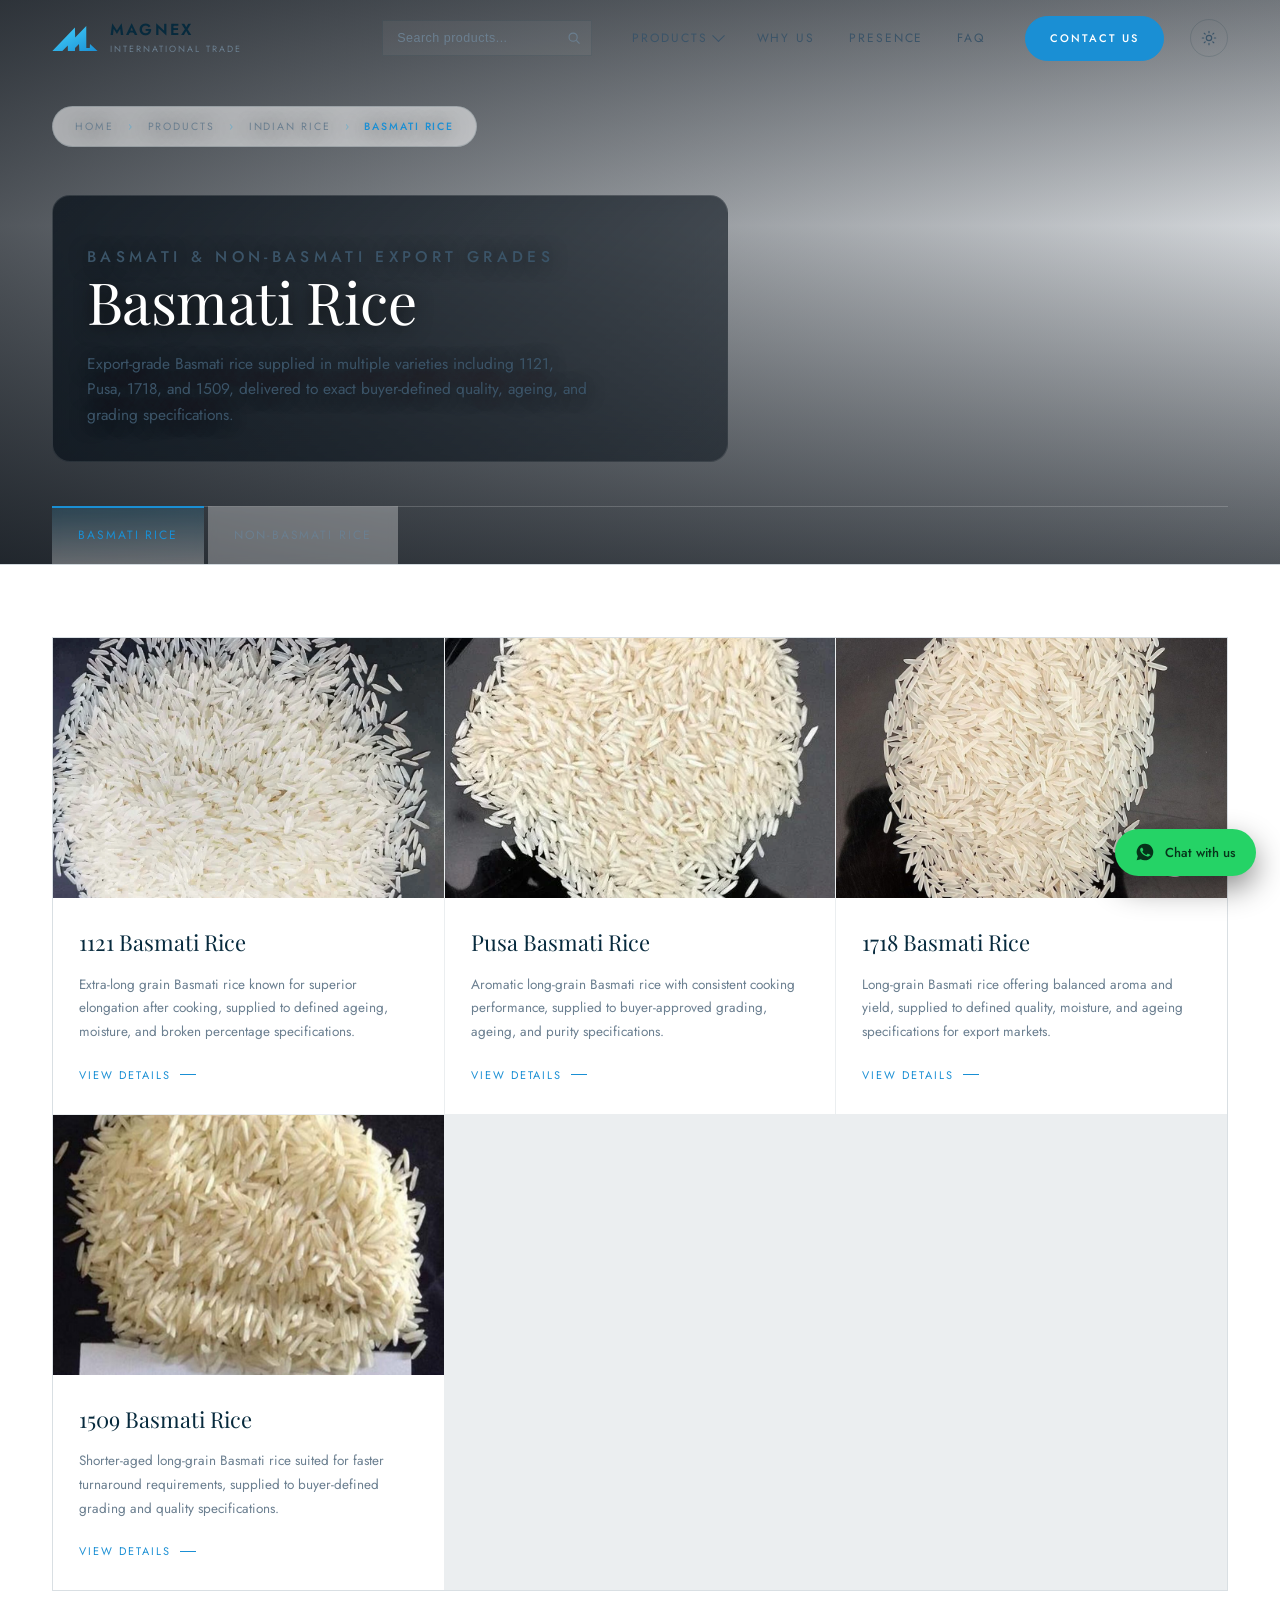
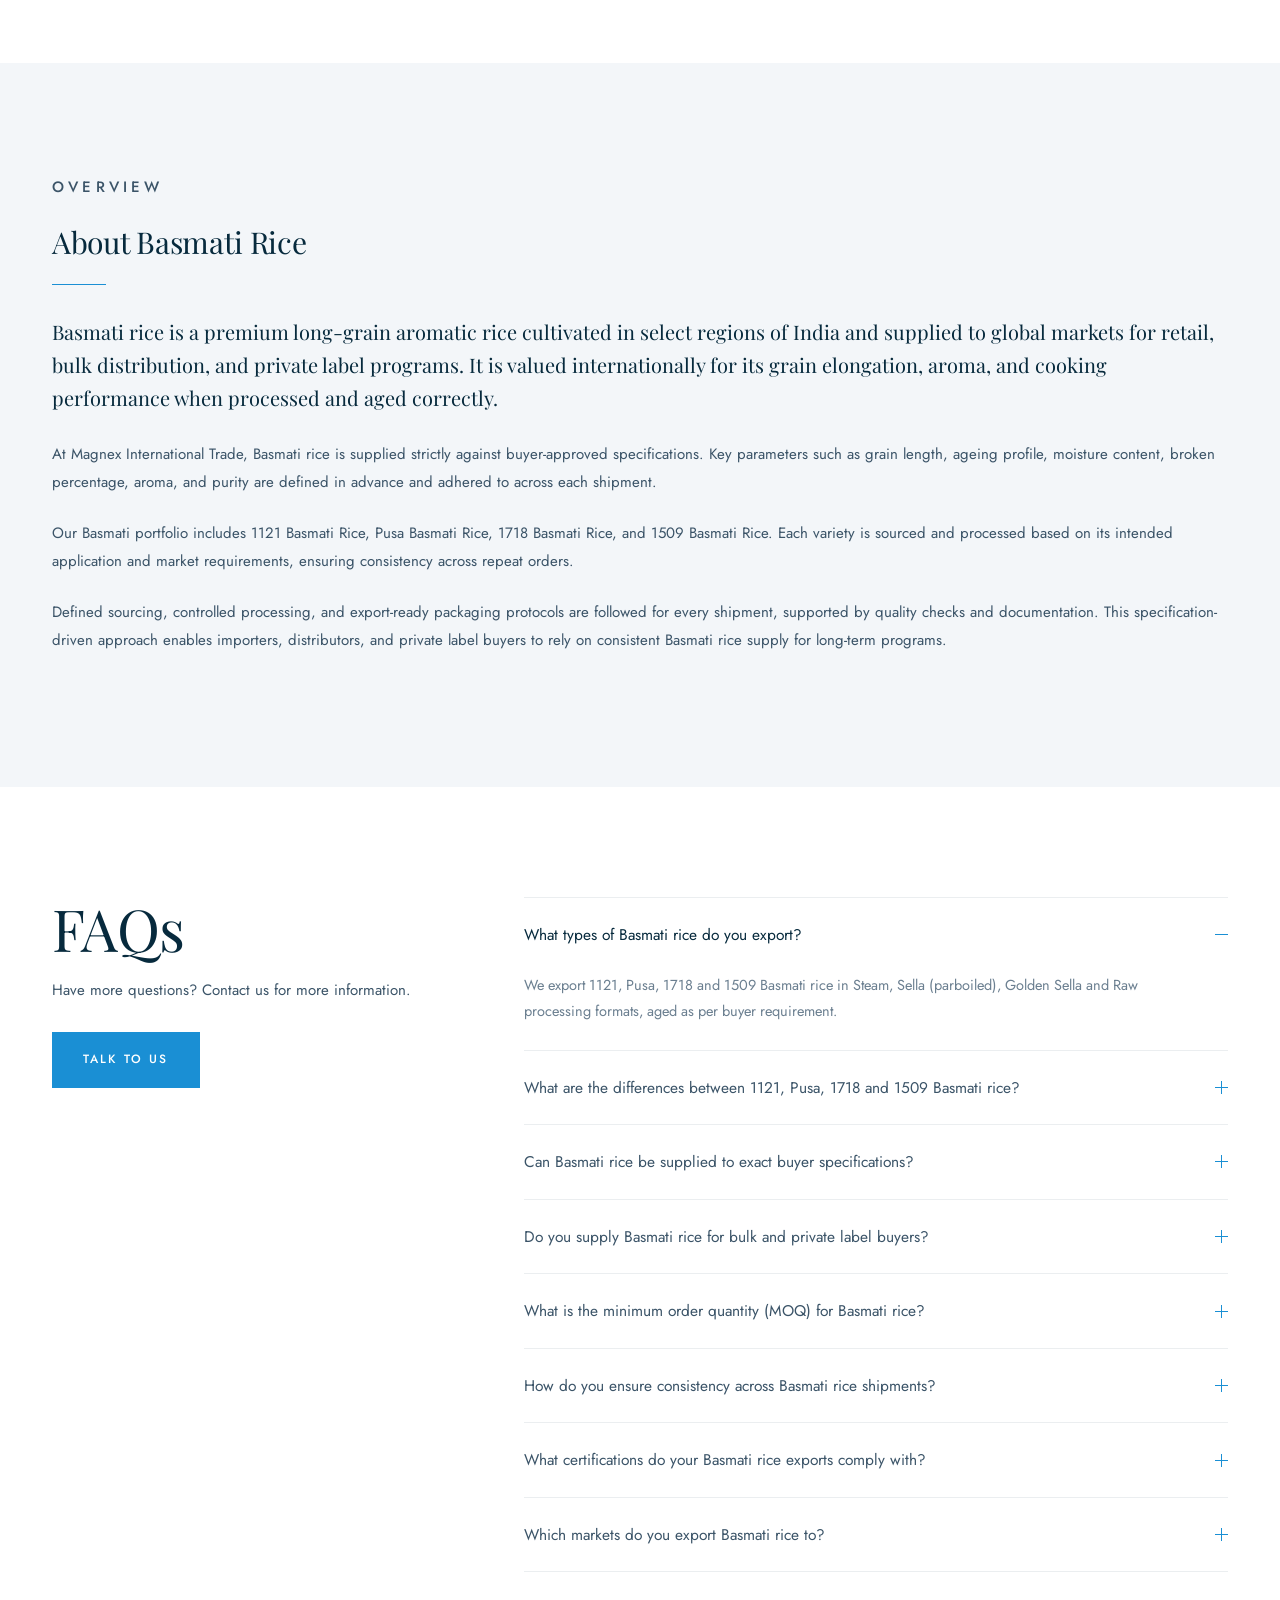
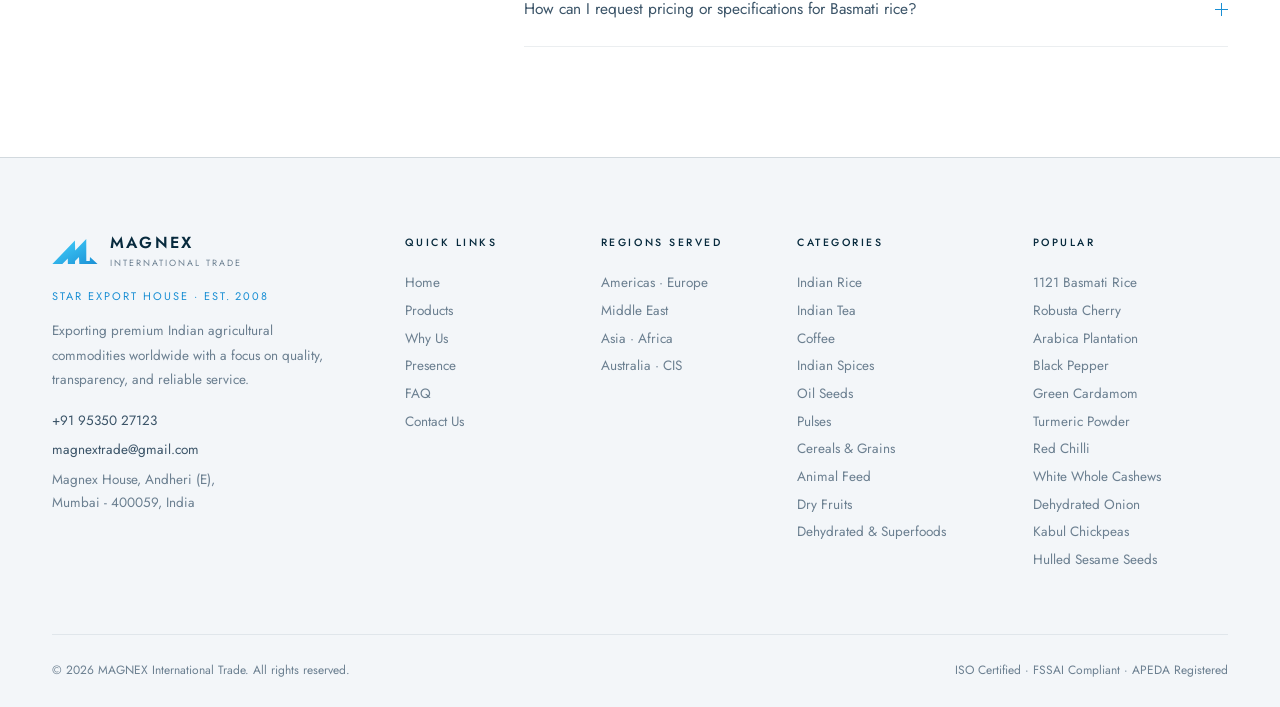
==== commit 9c9ab0d9: "Add light theme (white / navy / sky blue) with nav toggle and OS preference Co-Authored-By: Claude F" ====
--- a/category.html
+++ b/category.html
@@ -2,12 +2,13 @@
 <html lang="en">
 <head>
 <meta charset="UTF-8">
+<script>(function(){var t;try{t=localStorage.getItem("magnex-theme")}catch(e){}document.documentElement.dataset.theme=t||(matchMedia("(prefers-color-scheme: light)").matches?"light":"dark")})();</script>
 <meta name="viewport" content="width=device-width, initial-scale=1.0">
 <title>Category — Magnex International Trade</title>
 <link rel="preconnect" href="https://fonts.googleapis.com">
 <link rel="preconnect" href="https://fonts.gstatic.com" crossorigin>
 <link href="https://fonts.googleapis.com/css2?family=Playfair+Display:ital,wght@0,400;0,500;1,400&family=Jost:wght@300;400;500;600&display=swap" rel="stylesheet">
-<link rel="stylesheet" href="assets/css/style.css?v=19">
+<link rel="stylesheet" href="assets/css/style.css?v=20">
 <link rel="icon" href="data:image/svg+xml,<svg xmlns='http://www.w3.org/2000/svg' viewBox='0 0 100 100'><rect width='100' height='100' rx='18' fill='%23072a3d'/><g transform='translate(10 22) scale(.8)'><path d='M99.9 55.2 L82.6 38.9 L82.1 47.9 L74.6 47.8 L74.5 0.0 L50.4 25.0 L49.8 3.0 L0.0 55.2 L21.6 55.3 L34.3 42.3 L34.5 55.3 L49.9 55.3 L50.1 48.1 L58.7 39.0 L59.5 55.4 Z' fill='%232ea7db'/></g></svg>">
 </head>
 <body>
@@ -119,6 +120,6 @@
   }
 }
 </script>
-<script src="assets/js/main.js?v=13"></script>
+<script src="assets/js/main.js?v=14"></script>
 </body>
 </html>
--- a/assets/css/style.css
+++ b/assets/css/style.css
@@ -23,6 +23,10 @@
   --serif: "Playfair Display", "Iowan Old Style", Georgia, "Times New Roman", serif;
   --sans: "Jost", "Inter", -apple-system, BlinkMacSystemFont, "Segoe UI", Roboto, Helvetica, Arial, sans-serif;
 
+  --ink: 6,13,20;            /* rgb triplet behind glass panels (nav, menus, hints) */
+  --map-land: #1b2a38;
+  --map-hover: #24384a;
+  color-scheme: dark;
   --nav-h: 78px;
   --maxw: 1240px;
   --ease: cubic-bezier(.22, .61, .36, 1);            /* legacy gentle curve (hover colour, misc) */
@@ -32,6 +36,55 @@
   --dur: 250ms;                                      /* routine UI state change */
   --dur-reveal: 700ms;                               /* marketing reveal */
 }
+
+
+/* ---------- light theme (business-card palette: white, navy, sky blue) ---------- */
+:root[data-theme="light"] {
+  --bg:        #ffffff;
+  --bg-2:      #f3f6f9;
+  --bg-3:      #e8eef3;
+  --panel:     #ffffff;
+  --line:      rgba(7, 42, 61, .14);
+  --line-soft: rgba(7, 42, 61, .08);
+  --gold:      #1a8fd4;
+  --gold-lite: #2ea7db;
+  --gold-deep: #0f6fa8;
+  --text:      #072a3d;
+  --text-2:    #3b5468;
+  --muted:     #6b7f90;
+  --ink:       255,255,255;
+  --map-land:  #d6dfe7;
+  --map-hover: #c4d1dc;
+  color-scheme: light;
+}
+:root[data-theme="light"] ::-webkit-scrollbar-track { background: #eef2f6; }
+:root[data-theme="light"] ::-webkit-scrollbar-thumb { background: #c5d0da; border-color: #eef2f6; }
+:root[data-theme="light"] .btn--ghost { border-color: rgba(7,42,61,.3); }
+:root[data-theme="light"] .pcard__media img, :root[data-theme="light"] .tfcard__media img, :root[data-theme="light"] .catcard__sw img,
+:root[data-theme="light"] .lgal__media img { filter: none; }
+:root[data-theme="light"] .spec { background: #fff; box-shadow: 0 24px 60px rgba(7,42,61,.12); }
+:root[data-theme="light"] .mega, :root[data-theme="light"] .search__out { box-shadow: 0 30px 70px rgba(7,42,61,.18); }
+:root[data-theme="light"] .lgal__media { box-shadow: 0 24px 60px rgba(7,42,61,.18); }
+:root[data-theme="light"] .cform { box-shadow: 0 20px 50px rgba(7,42,61,.08); }
+:root[data-theme="light"] .viewer__hint, :root[data-theme="light"] .viewer__tag { color: var(--text-2); }
+/* anything sitting on top of video footage keeps white type in both themes */
+.vhero__content, .phead--video .phead__body > div { color: #fff; }
+.phead--video .h-section, .phead--video p { color: #fff; }
+.phead--video .phead__body > div { background: linear-gradient(135deg, rgba(8,17,26,.78), rgba(8,17,26,.55)); }
+.vhero__side, .vhero__mid { color: #fff; }
+
+/* theme toggle */
+.theme-btn {
+  width: 38px; height: 38px; border-radius: 50%; display: grid; place-items: center; flex-shrink: 0;
+  border: 1px solid var(--line); color: var(--text-2);
+  transition: color .25s, border-color .25s, transform var(--dur-fast) var(--ease-out);
+}
+.theme-btn:hover { color: var(--gold); border-color: var(--gold); }
+.theme-btn:active { transform: scale(.94); }
+.theme-btn svg { width: 16px; height: 16px; stroke: currentColor; fill: none; stroke-width: 1.8; stroke-linecap: round; stroke-linejoin: round; }
+.theme-btn .ico-sun { display: none; }
+:root[data-theme="light"] .theme-btn .ico-sun { display: block; }
+:root[data-theme="light"] .theme-btn .ico-moon { display: none; }
 
 /* cross-document page transition (Chrome / Safari); other browsers just navigate */
 @view-transition { navigation: auto; }
@@ -126,7 +179,7 @@
 }
 .nav.is-stuck {
   height: 66px;
-  background: rgba(6, 13, 20, .88);
+  background: rgba(var(--ink), .88);
   backdrop-filter: blur(14px);
   -webkit-backdrop-filter: blur(14px);
   border-bottom-color: var(--line);
@@ -163,7 +216,7 @@
 .mega {
   position: absolute; top: calc(100% + 12px); left: 50%; translate: -50% 0;
   width: min(880px, 88vw);
-  background: rgba(11,22,34,.97);
+  background: rgba(var(--ink),.97);
   backdrop-filter: blur(18px);
   border: 1px solid var(--line);
   padding: 26px;
@@ -196,7 +249,7 @@
 .search__ico { position: absolute; right: 11px; top: 50%; translate: 0 -50%; width: 14px; height: 14px; stroke: var(--muted); fill: none; stroke-width: 2; pointer-events: none; }
 .search__out {
   position: absolute; top: calc(100% + 8px); left: 0; right: 0;
-  background: rgba(11,22,34,.98); border: 1px solid var(--line);
+  background: rgba(var(--ink),.98); border: 1px solid var(--line);
   max-height: 340px; overflow-y: auto; display: none; z-index: 30;
   box-shadow: 0 24px 50px rgba(0,0,0,.6);
 }
@@ -285,7 +338,7 @@
   display: flex; gap: 14px; justify-content: center; flex-wrap: wrap;
   margin-top: clamp(26px, 5vh, 48px); padding-bottom: 56px;
 }
-.vhero__cta .btn--ghost { border-color: rgba(255,255,255,.4); background: rgba(6,13,20,.35); backdrop-filter: blur(6px); }
+.vhero__cta .btn--ghost { border-color: rgba(255,255,255,.4); background: rgba(var(--ink),.35); backdrop-filter: blur(6px); }
 .vhero__cta .btn--ghost:hover { border-color: var(--gold); }
 
 /* bottom row — overlaid on the video, inside the frame */
@@ -511,12 +564,12 @@
 .phead--video .phead__body p { max-width: 56ch; }
 .phead__content { position: relative; z-index: 2; }
 .phead--video .tabs { border-top-color: rgba(255,255,255,.18); }
-.phead--video .tab { background: rgba(6,13,20,.3); backdrop-filter: blur(4px); }
-.phead--video .tab.is-on { background: linear-gradient(180deg, rgba(46,167,219,.16), rgba(6,13,20,.3)); }
+.phead--video .tab { background: rgba(var(--ink),.3); backdrop-filter: blur(4px); }
+.phead--video .tab.is-on { background: linear-gradient(180deg, rgba(46,167,219,.16), rgba(var(--ink),.3)); }
 .crumb {
   display: inline-flex; flex-wrap: wrap; align-items: center; gap: 4px;
   margin-bottom: 30px; padding: 9px 18px; border-radius: 40px;
-  border: 1px solid var(--line); background: rgba(10,21,32,.55);
+  border: 1px solid var(--line); background: rgba(var(--ink),.55);
   backdrop-filter: blur(10px); -webkit-backdrop-filter: blur(10px);
   font-size: 10.5px; letter-spacing: .18em; text-transform: uppercase;
 }
@@ -605,7 +658,7 @@
 .viewer__hint {
   position: absolute; left: 16px; bottom: 16px; z-index: 4;
   display: flex; align-items: center; gap: 9px;
-  background: rgba(6,13,20,.72); backdrop-filter: blur(6px);
+  background: rgba(var(--ink),.72); backdrop-filter: blur(6px);
   border: 1px solid var(--line); padding: 8px 14px;
   font-size: 10.5px; letter-spacing: .16em; text-transform: uppercase; color: var(--text-2);
   transition: opacity .3s;
@@ -614,7 +667,7 @@
 .viewer__hint svg { width: 13px; height: 13px; stroke: var(--gold); fill: none; stroke-width: 2; }
 .viewer__tag {
   position: absolute; right: 16px; top: 16px; z-index: 4;
-  background: rgba(6,13,20,.72); backdrop-filter: blur(6px); border: 1px solid var(--line);
+  background: rgba(var(--ink),.72); backdrop-filter: blur(6px); border: 1px solid var(--line);
   padding: 8px 14px; font-size: 10.5px; letter-spacing: .16em; text-transform: uppercase; color: var(--gold);
 }
 
@@ -869,12 +922,12 @@
 .wmap { margin: 48px 0 0; }
 .wmap__svg { width: 100%; aspect-ratio: 784 / 459; background: radial-gradient(ellipse at 50% 40%, rgba(46,167,219,.06), transparent 70%); }
 .wmap__svg svg { width: 100%; height: 100%; display: block; }
-.wmap__svg path, .wmap__svg polygon { fill: #1b2a38; stroke: var(--bg); stroke-width: .4; transition: fill .35s var(--ease-out); }
+.wmap__svg path, .wmap__svg polygon { fill: var(--map-land); stroke: var(--bg); stroke-width: .4; transition: fill .35s var(--ease-out); }
 .wmap__svg .is-on, .wmap__svg .is-on path, .wmap__svg .is-on polygon { fill: var(--gold); animation: map-in .6s var(--ease-out) both; animation-delay: calc(var(--i, 0) * 18ms); }
-@keyframes map-in { from { fill: #1b2a38; } }
+@keyframes map-in { from { fill: var(--map-land); } }
 @media (hover: hover) and (pointer: fine) {
   .wmap__svg .is-on:hover, .wmap__svg .is-on:hover path, .wmap__svg .is-on:hover polygon { fill: var(--gold-lite); cursor: default; }
-  .wmap__svg path:not(.is-on):hover { fill: #24384a; }
+  .wmap__svg path:not(.is-on):hover { fill: var(--map-hover); }
 }
 .wmap__legend { display: flex; align-items: center; gap: 10px; margin-top: 18px; font-size: 11px; letter-spacing: .18em; text-transform: uppercase; color: var(--muted); }
 .wmap__key { width: 22px; height: 12px; background: var(--gold); display: inline-block; }
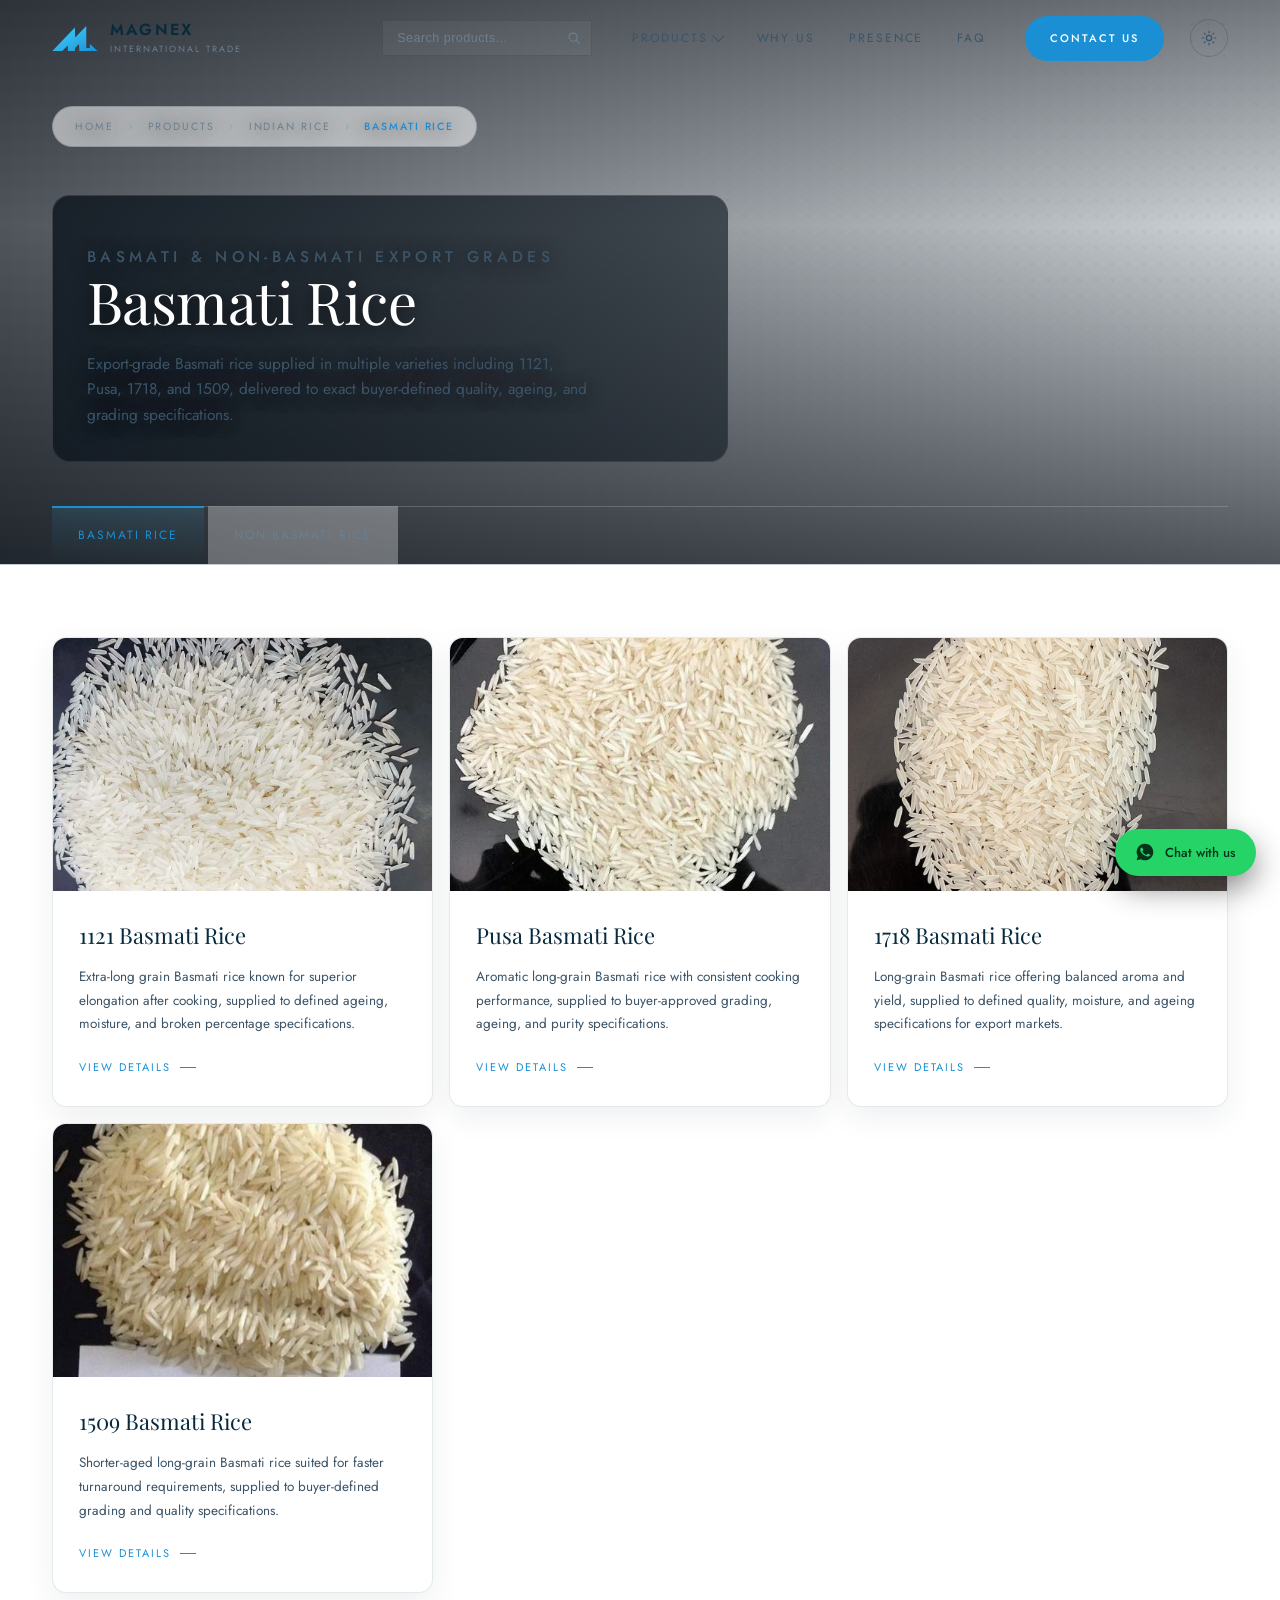
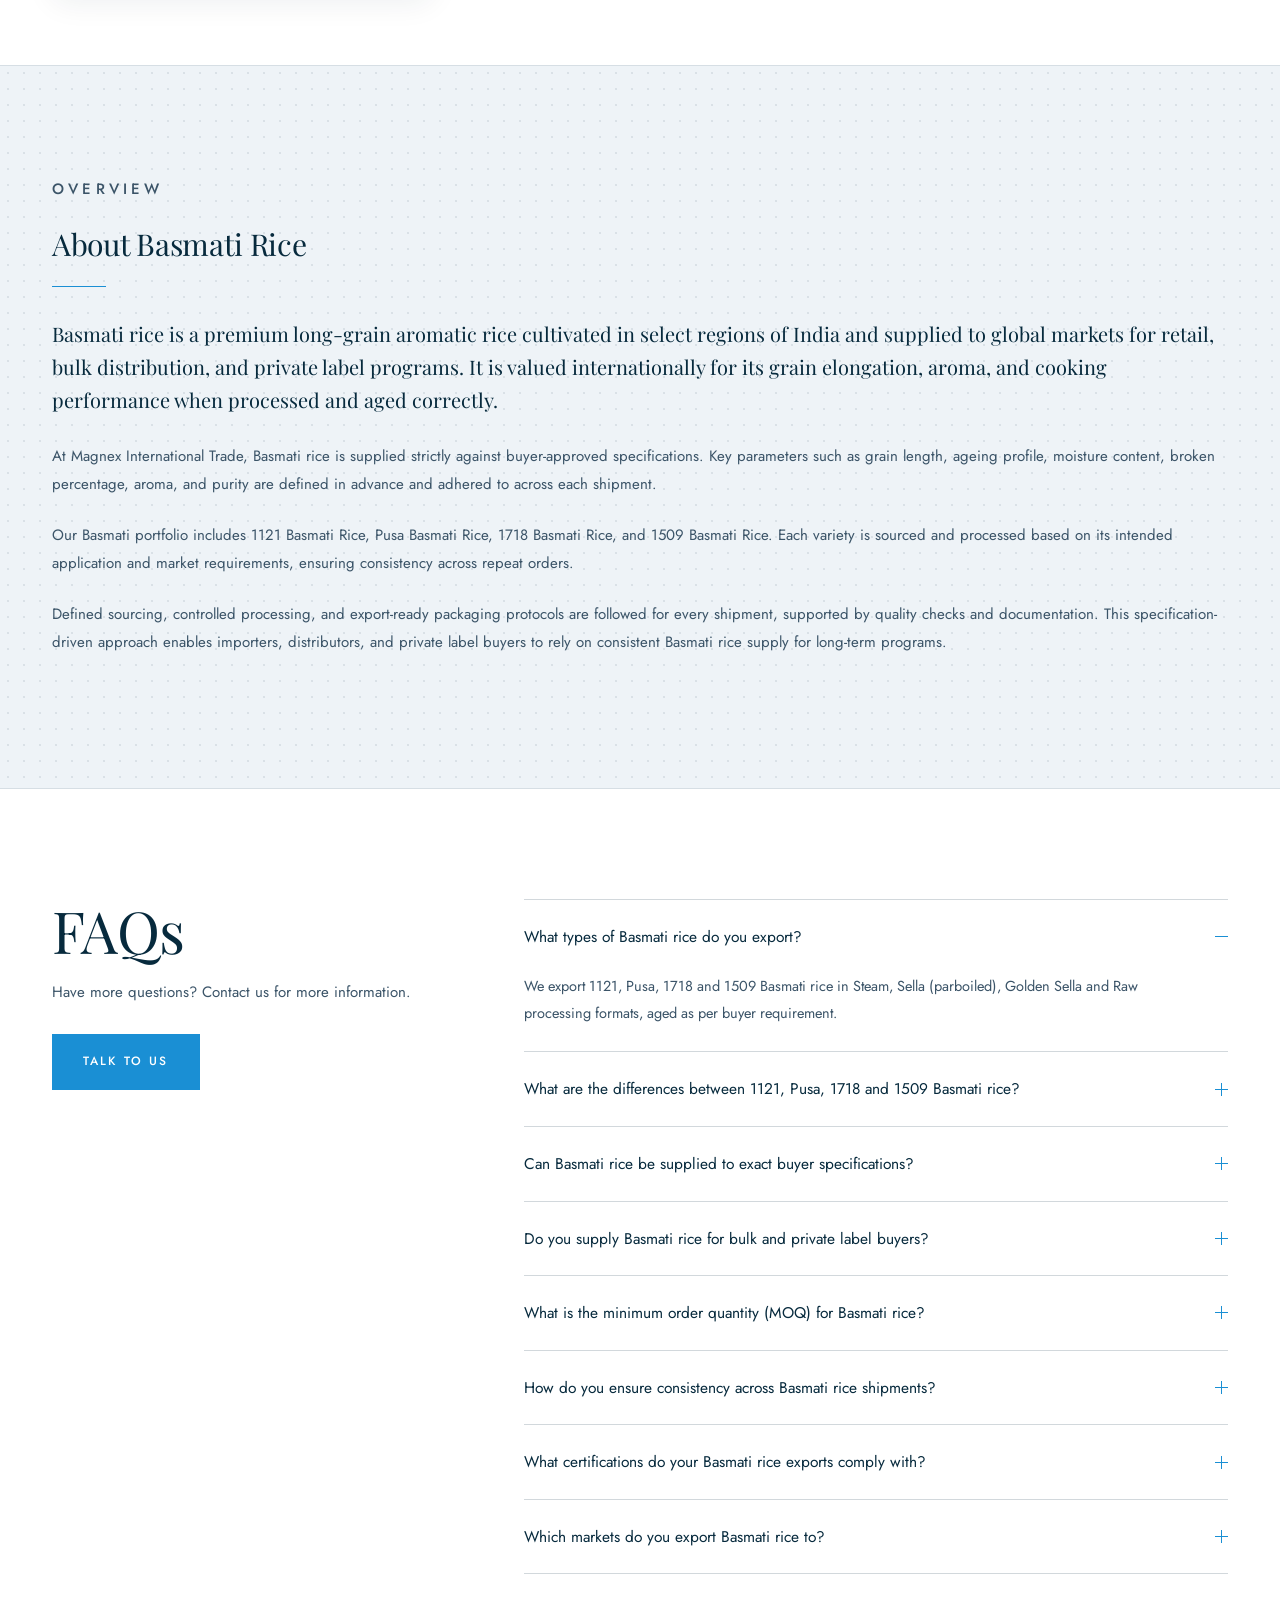
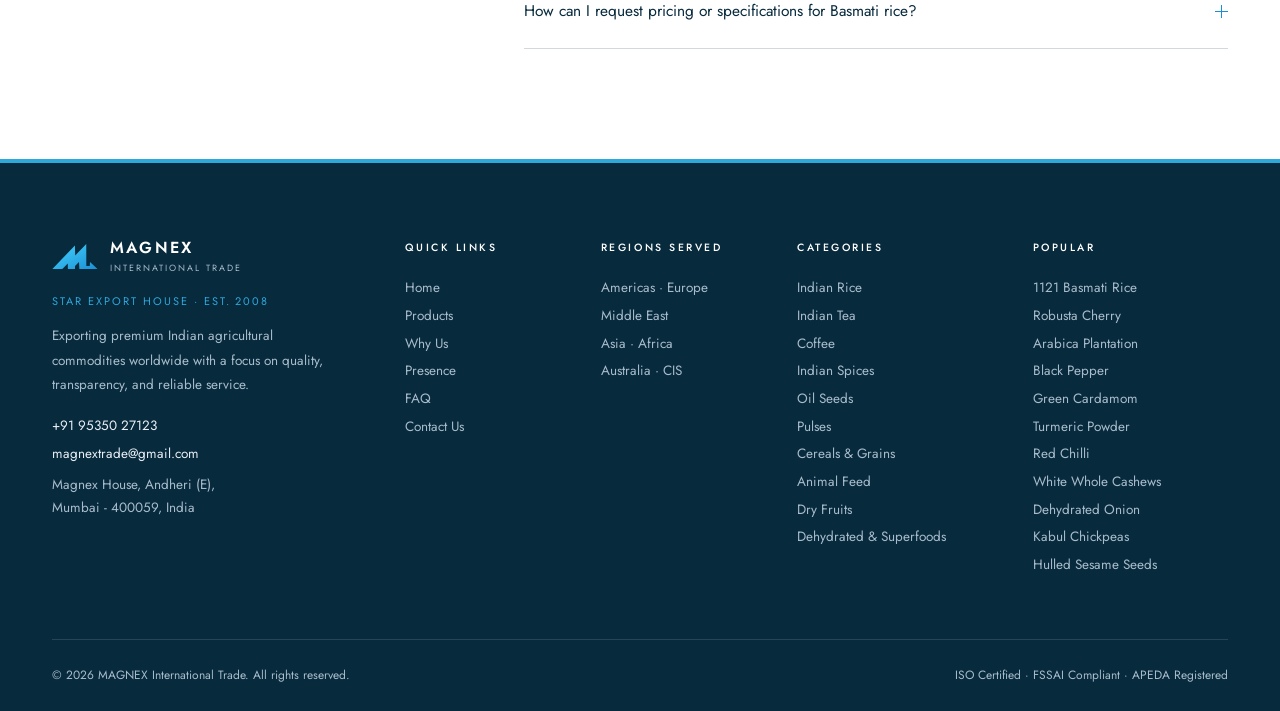
==== commit 278ac5a7: "Light theme: dotted sections, white elevated cards, navy footer band Co-Authored-By: Claude Fable 5." ====
--- a/category.html
+++ b/category.html
@@ -8,7 +8,7 @@
 <link rel="preconnect" href="https://fonts.googleapis.com">
 <link rel="preconnect" href="https://fonts.gstatic.com" crossorigin>
 <link href="https://fonts.googleapis.com/css2?family=Playfair+Display:ital,wght@0,400;0,500;1,400&family=Jost:wght@300;400;500;600&display=swap" rel="stylesheet">
-<link rel="stylesheet" href="assets/css/style.css?v=20">
+<link rel="stylesheet" href="assets/css/style.css?v=21">
 <link rel="icon" href="data:image/svg+xml,<svg xmlns='http://www.w3.org/2000/svg' viewBox='0 0 100 100'><rect width='100' height='100' rx='18' fill='%23072a3d'/><g transform='translate(10 22) scale(.8)'><path d='M99.9 55.2 L82.6 38.9 L82.1 47.9 L74.6 47.8 L74.5 0.0 L50.4 25.0 L49.8 3.0 L0.0 55.2 L21.6 55.3 L34.3 42.3 L34.5 55.3 L49.9 55.3 L50.1 48.1 L58.7 39.0 L59.5 55.4 Z' fill='%232ea7db'/></g></svg>">
 </head>
 <body>
--- a/assets/css/style.css
+++ b/assets/css/style.css
@@ -72,6 +72,61 @@
 .phead--video .h-section, .phead--video p { color: #fff; }
 .phead--video .phead__body > div { background: linear-gradient(135deg, rgba(8,17,26,.78), rgba(8,17,26,.55)); }
 .vhero__side, .vhero__mid { color: #fff; }
+
+/* ---------- light theme: give surfaces weight (card motif: dotted grid, white cards, navy band) ---------- */
+:root[data-theme="light"] { --line: rgba(7, 42, 61, .18); --line-soft: rgba(7, 42, 61, .1); --bg-2: #eef3f7; --bg-3: #e3eaf1; }
+:root[data-theme="light"] .section--alt, :root[data-theme="light"] .phead, :root[data-theme="light"] .strip {
+  background-color: var(--bg-2);
+  background-image: radial-gradient(rgba(7,42,61,.09) 1px, transparent 1.2px);
+  background-size: 16px 16px;
+}
+:root[data-theme="light"] .section--alt { box-shadow: inset 0 1px 0 var(--line-soft), inset 0 -1px 0 var(--line-soft); }
+/* cards lift off the page */
+:root[data-theme="light"] .why { gap: 16px; background: none; }
+:root[data-theme="light"] .why__c { background: #fff; border: 1px solid var(--line-soft); border-radius: 14px; box-shadow: 0 10px 30px rgba(7,42,61,.07); }
+:root[data-theme="light"] .why__c:hover { background: #fff; box-shadow: 0 18px 44px rgba(7,42,61,.13); transform: translateY(-3px); }
+:root[data-theme="light"] .why__c { transition: box-shadow .35s var(--ease-out), transform .35s var(--ease-out), opacity var(--dur-reveal) var(--ease-out) var(--rv-delay), translate 0s; }
+:root[data-theme="light"] .why__n { color: var(--gold); }
+:root[data-theme="light"] .why__t { color: var(--text); font-weight: 500; }
+:root[data-theme="light"] .pgrid, :root[data-theme="light"] .catgrid, :root[data-theme="light"] .regions { gap: 16px; background: none; border: 0; }
+:root[data-theme="light"] .pcard, :root[data-theme="light"] .catcard, :root[data-theme="light"] .region {
+  background: #fff; border: 1px solid var(--line-soft); border-radius: 14px; overflow: hidden; box-shadow: 0 10px 30px rgba(7,42,61,.07);
+  transition: box-shadow .35s var(--ease-out), transform .35s var(--ease-out), background .4s;
+}
+:root[data-theme="light"] .pcard:hover, :root[data-theme="light"] .catcard:hover, :root[data-theme="light"] .region:hover { background: #fff; box-shadow: 0 18px 44px rgba(7,42,61,.14); transform: translateY(-3px); }
+:root[data-theme="light"] .catcard::before { display: none; }
+:root[data-theme="light"] .pcard__t, :root[data-theme="light"] .catcard__t, :root[data-theme="light"] .region__t { color: var(--text); }
+:root[data-theme="light"] .pcard__media img { filter: none; }
+:root[data-theme="light"] .tfcard { background: #fff; }
+:root[data-theme="light"] .tfcard:hover { background: var(--bg-2); }
+:root[data-theme="light"] .tradefeed__cta { background: linear-gradient(135deg, rgba(46,167,219,.18), rgba(46,167,219,.04) 60%), #fff; }
+/* numbers & stats read as the hero fact they are */
+:root[data-theme="light"] .stat { border-top: 2px solid var(--gold); }
+:root[data-theme="light"] .stat__v { color: var(--text); }
+:root[data-theme="light"] .stat__l { color: var(--text-2); }
+:root[data-theme="light"] .tab.is-on { background: linear-gradient(180deg, rgba(46,167,219,.14), transparent); }
+:root[data-theme="light"] .faq__list { border-top-color: var(--line); }
+:root[data-theme="light"] .faq__item { border-bottom-color: var(--line); }
+:root[data-theme="light"] .faq__q { color: var(--text); }
+:root[data-theme="light"] .faq__a p, :root[data-theme="light"] .presence__note, :root[data-theme="light"] .region__d, :root[data-theme="light"] .pcard__d,
+:root[data-theme="light"] .why__d, :root[data-theme="light"] .catcard__d { color: var(--text-2); }
+/* world map sits in a framed panel */
+:root[data-theme="light"] .wmap__svg { background: #fff; border: 1px solid var(--line-soft); border-radius: 14px; padding: 24px; box-shadow: 0 10px 30px rgba(7,42,61,.07); }
+:root[data-theme="light"] .wmap__svg path, :root[data-theme="light"] .wmap__svg polygon { stroke: #fff; }
+/* contact */
+:root[data-theme="light"] .cform { border-radius: 14px; }
+:root[data-theme="light"] .field input, :root[data-theme="light"] .field select, :root[data-theme="light"] .field textarea { background: #f7f9fb; }
+/* navy footer band, like the card */
+:root[data-theme="light"] .foot { background: #072a3d; border-top: 4px solid var(--gold-lite); color: #d7e3ec; }
+:root[data-theme="light"] .foot .brand__name { color: #fff; }
+:root[data-theme="light"] .foot .brand__sub, :root[data-theme="light"] .foot p, :root[data-theme="light"] .foot li a,
+:root[data-theme="light"] .foot__bottom, :root[data-theme="light"] .foot__contact span { color: #a9bccb !important; }
+:root[data-theme="light"] .foot h5 { color: #fff; }
+:root[data-theme="light"] .foot__tag, :root[data-theme="light"] .foot li a:hover, :root[data-theme="light"] .foot__contact a:hover { color: var(--gold-lite); }
+:root[data-theme="light"] .foot__contact a { color: #e8eef4; }
+:root[data-theme="light"] .foot__bottom { border-top-color: rgba(255,255,255,.12); }
+/* nav gets a crisp edge when stuck */
+:root[data-theme="light"] .nav.is-stuck { box-shadow: 0 6px 24px rgba(7,42,61,.08); }
 
 /* theme toggle */
 .theme-btn {
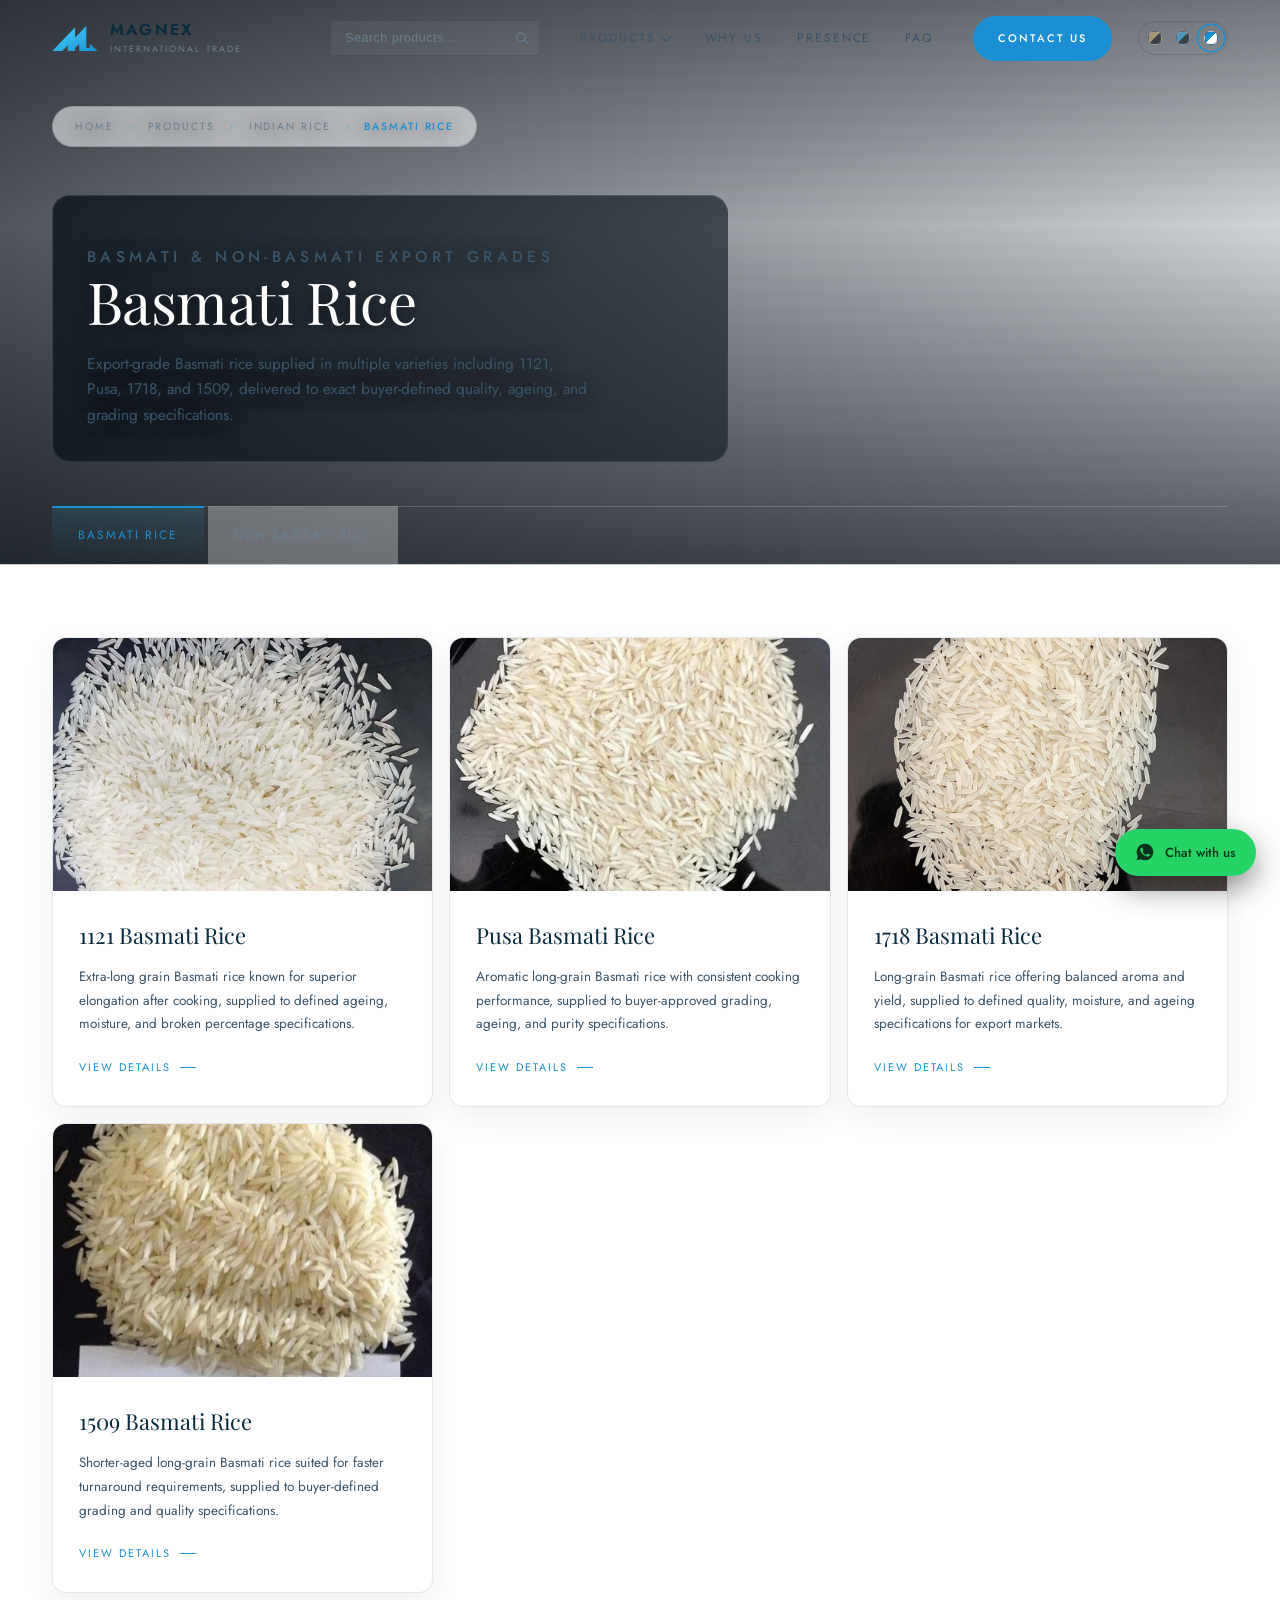
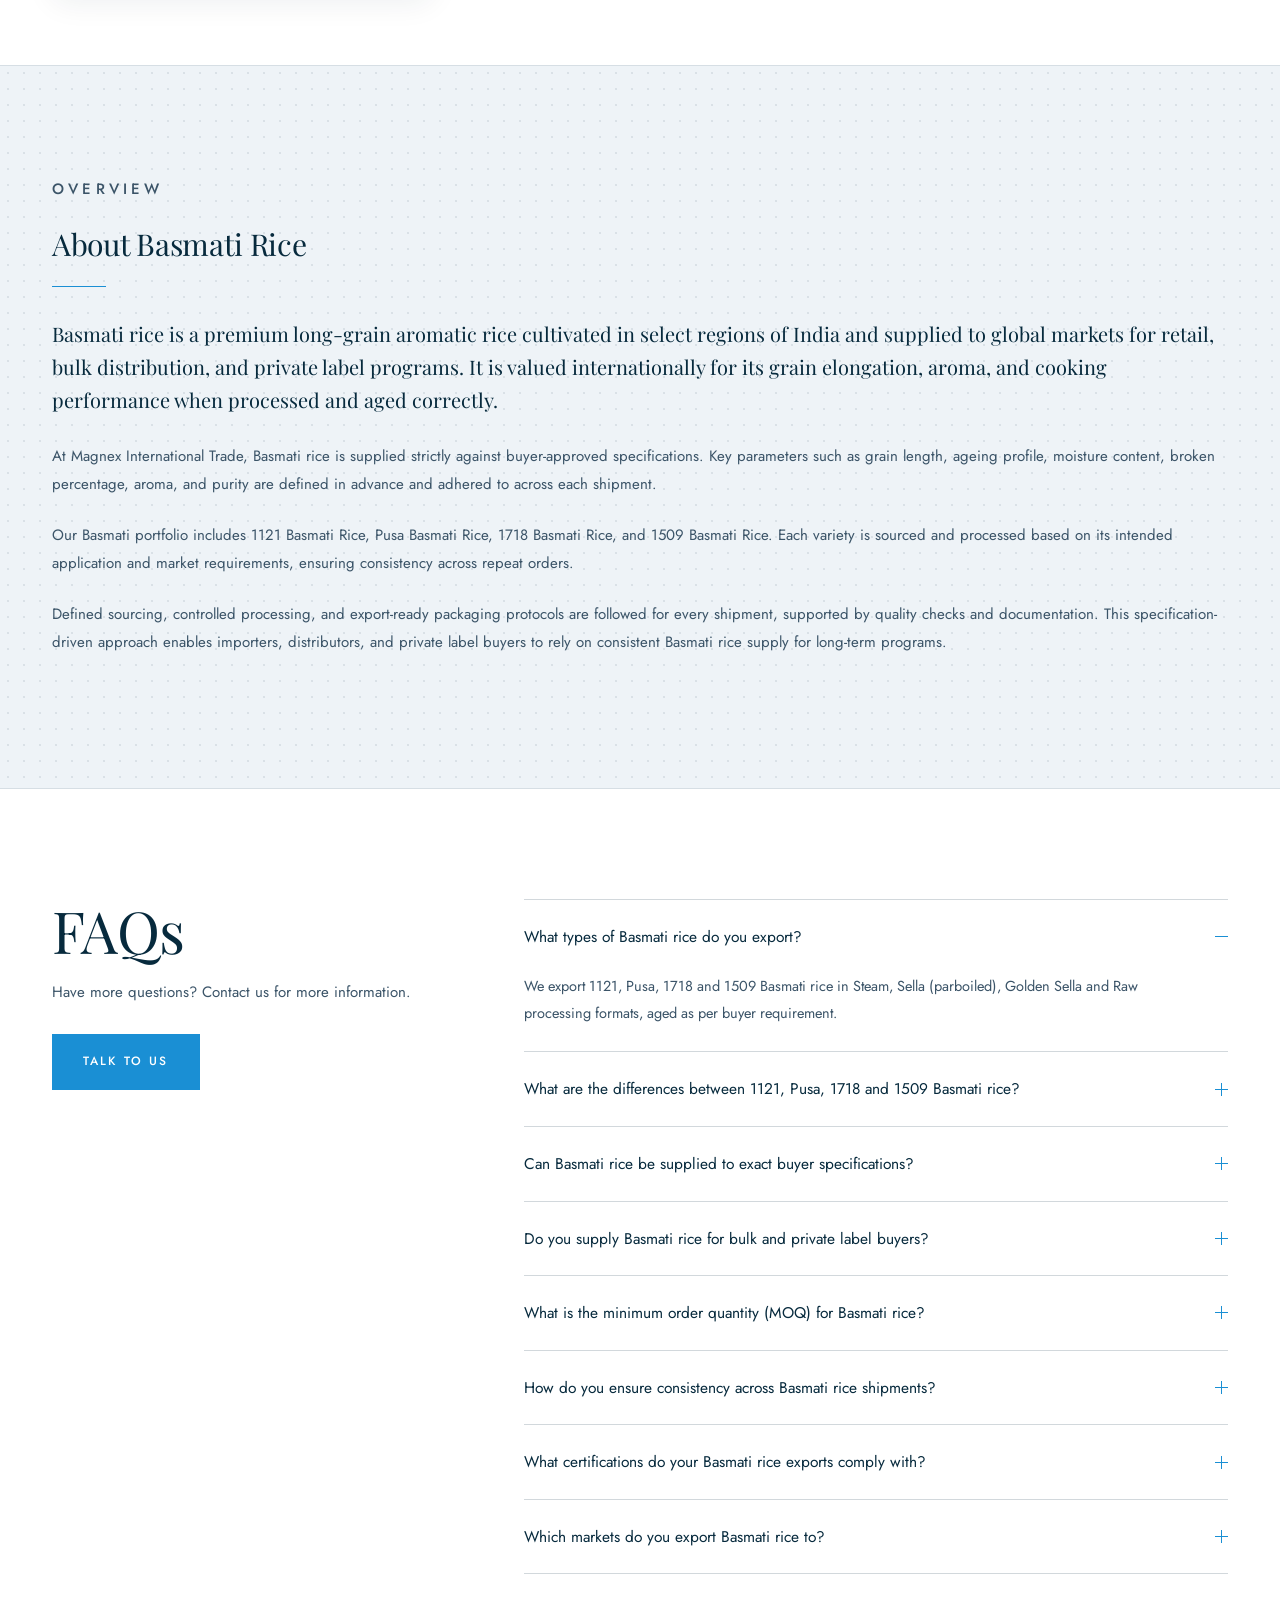
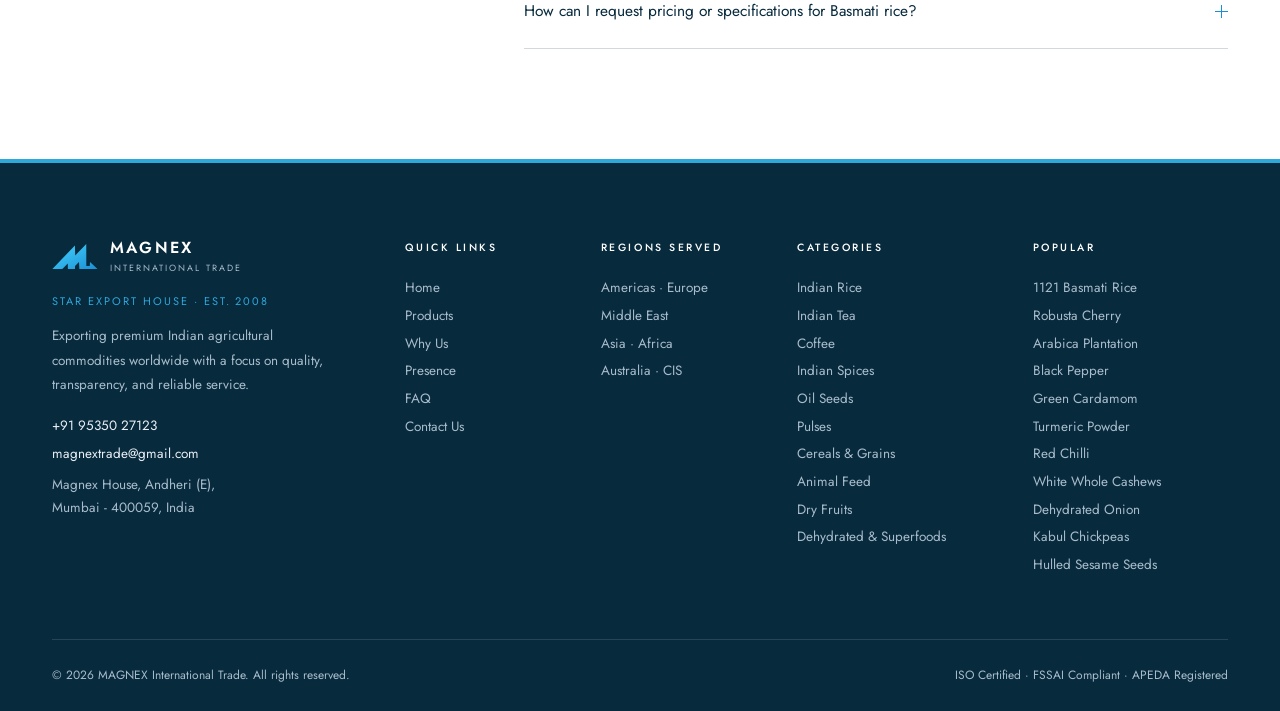
==== commit 40b2159c: "Three selectable themes (gold/black, blue/black, blue/white) with ?theme= links Co-Authored-By: Clau" ====
--- a/category.html
+++ b/category.html
@@ -2,13 +2,13 @@
 <html lang="en">
 <head>
 <meta charset="UTF-8">
-<script>(function(){var t;try{t=localStorage.getItem("magnex-theme")}catch(e){}document.documentElement.dataset.theme=t||(matchMedia("(prefers-color-scheme: light)").matches?"light":"dark")})();</script>
+<script>(function(){var q=new URLSearchParams(location.search).get("theme"),t;if(q&&/^(gold|dark|light)$/.test(q)){t=q;try{localStorage.setItem("magnex-theme",t)}catch(e){}}else{try{t=localStorage.getItem("magnex-theme")}catch(e){}}document.documentElement.dataset.theme=t||(matchMedia("(prefers-color-scheme: light)").matches?"light":"dark")})();</script>
 <meta name="viewport" content="width=device-width, initial-scale=1.0">
 <title>Category — Magnex International Trade</title>
 <link rel="preconnect" href="https://fonts.googleapis.com">
 <link rel="preconnect" href="https://fonts.gstatic.com" crossorigin>
 <link href="https://fonts.googleapis.com/css2?family=Playfair+Display:ital,wght@0,400;0,500;1,400&family=Jost:wght@300;400;500;600&display=swap" rel="stylesheet">
-<link rel="stylesheet" href="assets/css/style.css?v=21">
+<link rel="stylesheet" href="assets/css/style.css?v=27">
 <link rel="icon" href="data:image/svg+xml,<svg xmlns='http://www.w3.org/2000/svg' viewBox='0 0 100 100'><rect width='100' height='100' rx='18' fill='%23072a3d'/><g transform='translate(10 22) scale(.8)'><path d='M99.9 55.2 L82.6 38.9 L82.1 47.9 L74.6 47.8 L74.5 0.0 L50.4 25.0 L49.8 3.0 L0.0 55.2 L21.6 55.3 L34.3 42.3 L34.5 55.3 L49.9 55.3 L50.1 48.1 L58.7 39.0 L59.5 55.4 Z' fill='%232ea7db'/></g></svg>">
 </head>
 <body>
@@ -120,6 +120,6 @@
   }
 }
 </script>
-<script src="assets/js/main.js?v=14"></script>
+<script src="assets/js/main.js?v=16"></script>
 </body>
 </html>
--- a/assets/css/style.css
+++ b/assets/css/style.css
@@ -128,6 +128,66 @@
 /* nav gets a crisp edge when stuck */
 :root[data-theme="light"] .nav.is-stuck { box-shadow: 0 6px 24px rgba(7,42,61,.08); }
 
+/* trade routes on the presence map */
+.wmap__svg .lanes path.lane { fill: none; stroke: var(--gold); stroke-width: .8; stroke-dasharray: 2.5 3.5; opacity: .7; animation: lane-flow 1.4s linear infinite, lane-in .8s var(--ease-out) both; animation-delay: 0s, calc(var(--i, 0) * 90ms + .5s); }
+@keyframes lane-flow { to { stroke-dashoffset: -6; } }
+@keyframes lane-in { from { opacity: 0; } }
+.wmap__svg .lane__dot { fill: var(--gold-lite); }
+.wmap__svg .port { fill: var(--gold-lite); }
+.wmap__svg .port--pulse { fill: none; stroke: var(--gold-lite); stroke-width: 1; transform-box: fill-box; transform-origin: center; animation: port-pulse 2.4s var(--ease-out) infinite; }
+@keyframes port-pulse { from { transform: scale(1); opacity: .9; } to { transform: scale(4); opacity: 0; } }
+
+/* voyage band: ship crossing an ocean between sections */
+.voyage { position: relative; height: 120px; overflow: hidden; background: linear-gradient(180deg, var(--bg) 0%, var(--bg-2) 100%); border-block: 1px solid var(--line-soft); }
+.voyage__sky { position: absolute; inset: 0; width: 100%; height: 100%; display: block; }
+.voyage__sea use { fill: url(#vsea); }
+.voyage__sea--back { opacity: .35; transform: translate(0, 56px); animation: sea-drift 9s linear infinite; }
+.voyage__sea--front { opacity: .85; transform: translate(0, 70px); animation: sea-drift 6s linear infinite reverse; }
+@keyframes sea-drift { from { transform: translate(0, var(--sy, 100px)); } to { transform: translate(-1200px, var(--sy, 100px)); } }
+.voyage__sea--back { --sy: 56px; } .voyage__sea--front { --sy: 70px; }
+.voyage.is-offscreen .voyage__sea { animation-play-state: paused; }
+@media (prefers-reduced-motion: reduce) {
+  .voyage__sea { animation: none; }
+  .wmap__svg .lanes path.lane, .wmap__svg .port--pulse { animation: none; }
+}
+
+/* ---------- gold theme: the original gold-on-black editorial look ---------- */
+:root[data-theme="gold"] {
+  --bg:        #0a0a0b;
+  --bg-2:      #101012;
+  --bg-3:      #151517;
+  --panel:     #17171a;
+  --line:      rgba(255, 255, 255, .09);
+  --line-soft: rgba(255, 255, 255, .05);
+  --gold:      #c9a86a;
+  --gold-lite: #ddc396;
+  --gold-deep: #a8874a;
+  --text:      #eae6de;
+  --text-2:    #b6b0a6;
+  --muted:     #85807a;
+  --ink:       10,10,11;
+  --map-land:  #26262b;
+  --map-hover: #303036;
+  color-scheme: dark;
+}
+:root[data-theme="gold"] .btn--solid { color: #14120d; }
+:root[data-theme="gold"] ::selection { color: #111; }
+:root[data-theme="gold"] .brand__mark path { fill: var(--gold); }
+:root[data-theme="gold"] .voyage__sea use { fill: var(--gold); }
+:root[data-theme="gold"] .ship__hull { fill: var(--gold-deep); }
+
+/* theme switcher (three options) */
+.theme-sw { display: flex; border: 1px solid var(--line); border-radius: 40px; padding: 3px; gap: 2px; flex-shrink: 0; }
+.theme-sw button { width: 26px; height: 26px; border-radius: 50%; display: grid; place-items: center; opacity: .55; transition: opacity .25s, transform var(--dur-fast) var(--ease-out); }
+.theme-sw button:hover { opacity: 1; }
+.theme-sw button:active { transform: scale(.92); }
+.theme-sw button.is-on { opacity: 1; box-shadow: 0 0 0 1.5px var(--gold); }
+.theme-sw i { display: block; width: 14px; height: 14px; border-radius: 50%; border: 1px solid rgba(255,255,255,.25); }
+.theme-sw .sw-gold i { background: linear-gradient(135deg, #c9a86a 50%, #0a0a0b 50%); }
+.theme-sw .sw-dark i { background: linear-gradient(135deg, #2ea7db 50%, #060d14 50%); }
+.theme-sw .sw-light i { background: linear-gradient(135deg, #1a8fd4 50%, #ffffff 50%); border-color: rgba(0,0,0,.2); }
+@media (max-width: 940px) { .theme-sw { margin-left: auto; } }
+
 /* theme toggle */
 .theme-btn {
   width: 38px; height: 38px; border-radius: 50%; display: grid; place-items: center; flex-shrink: 0;
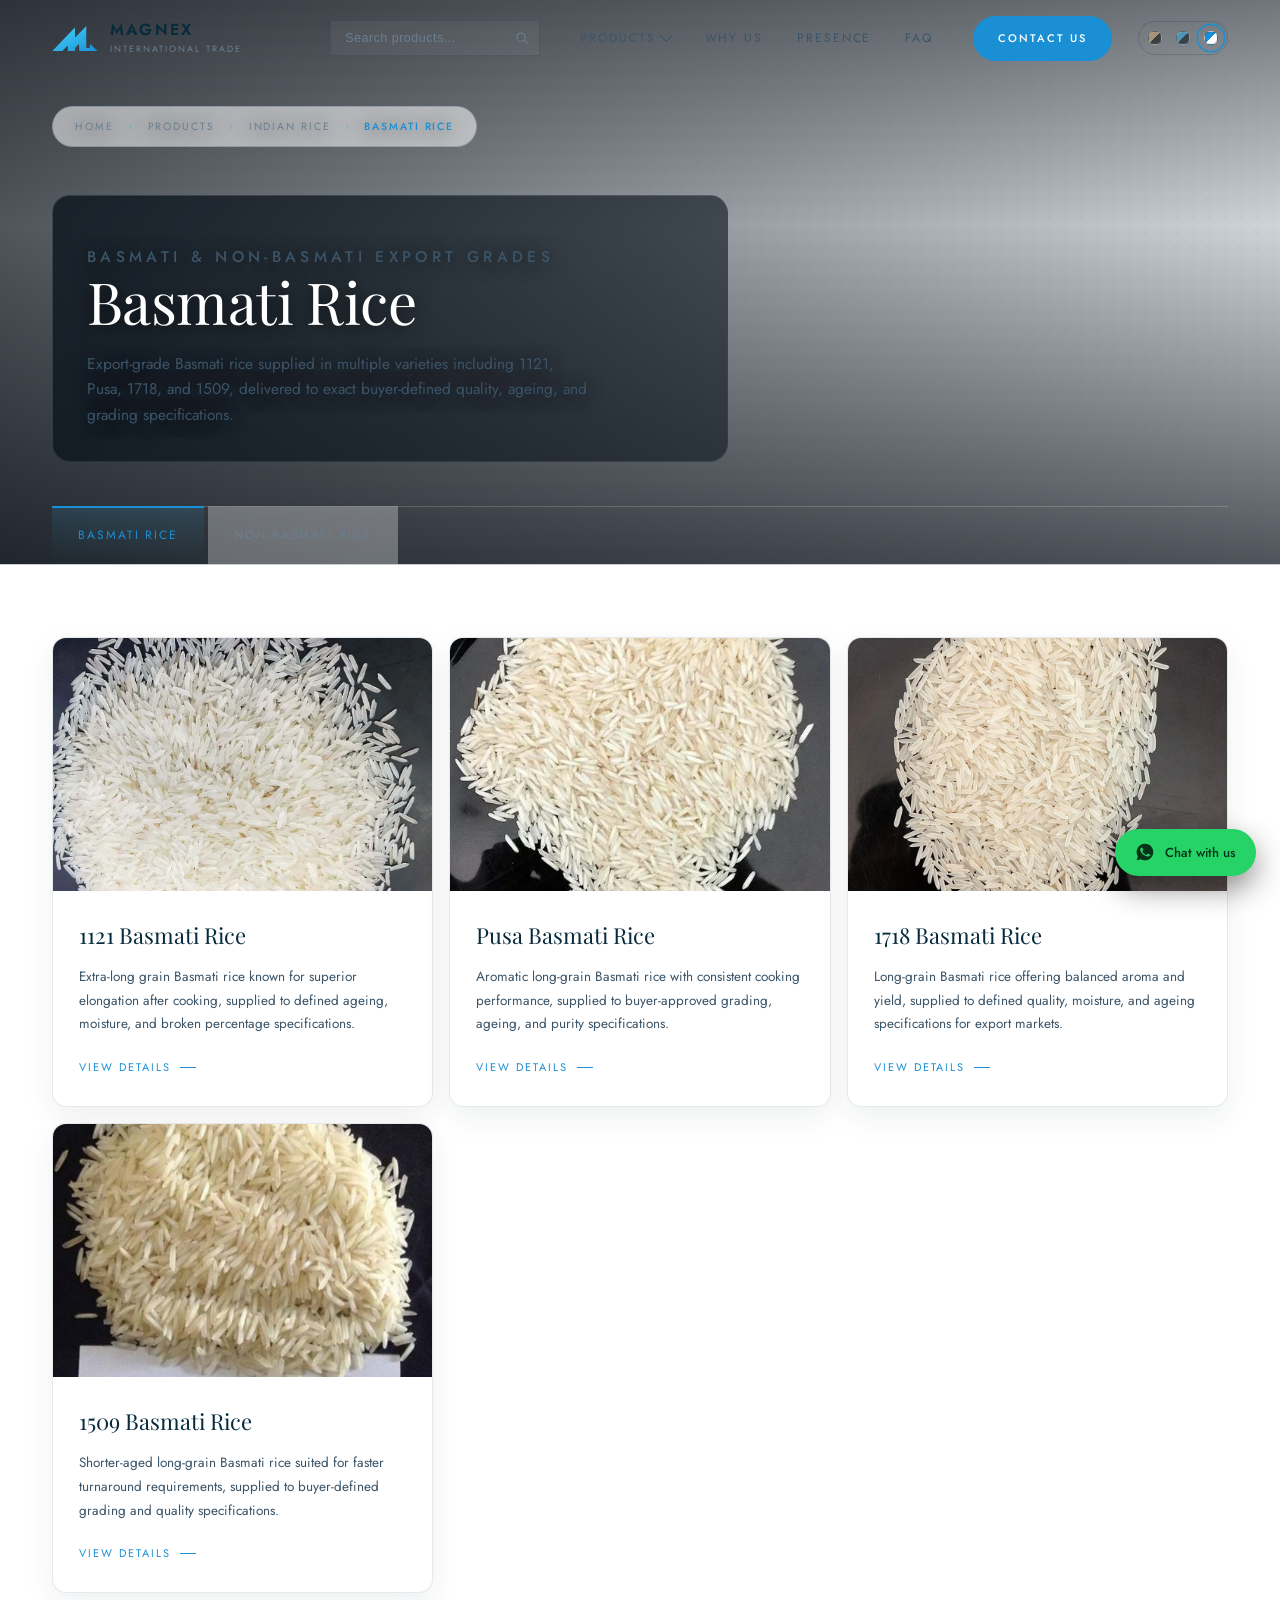
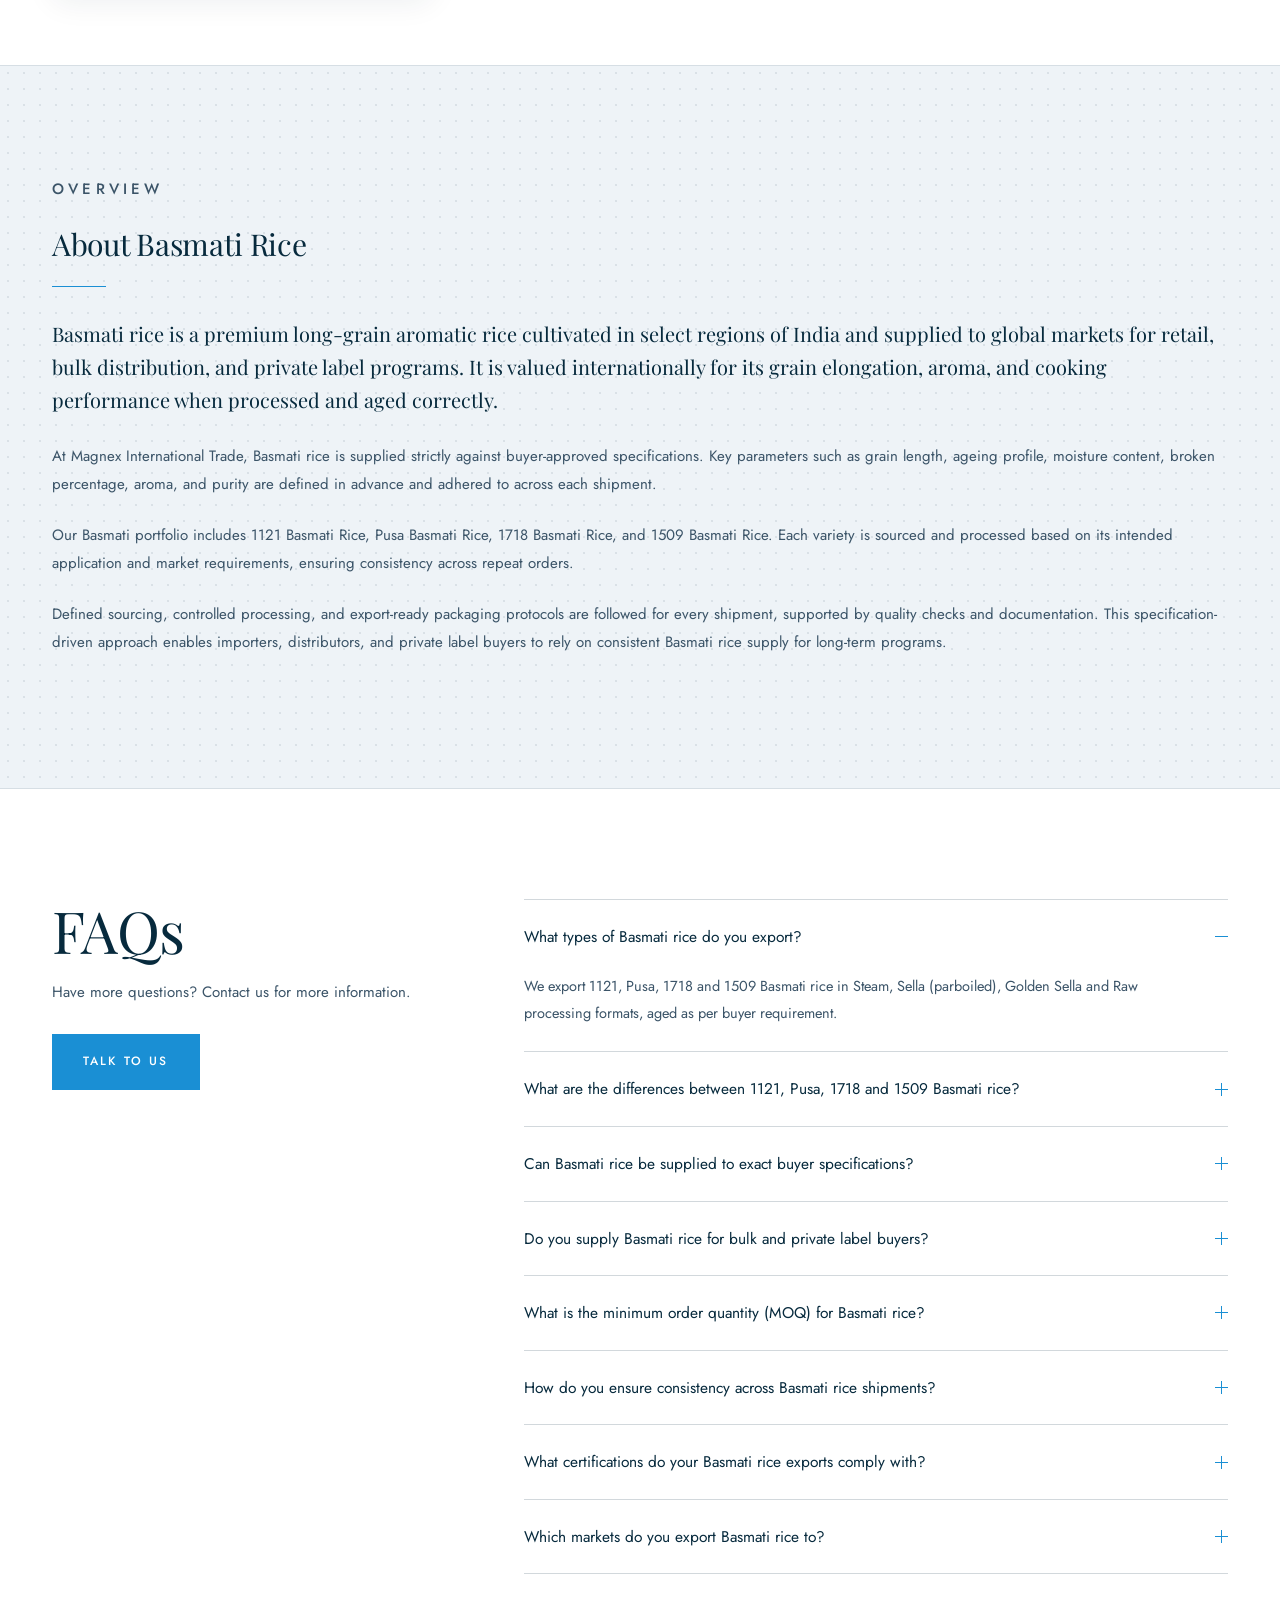
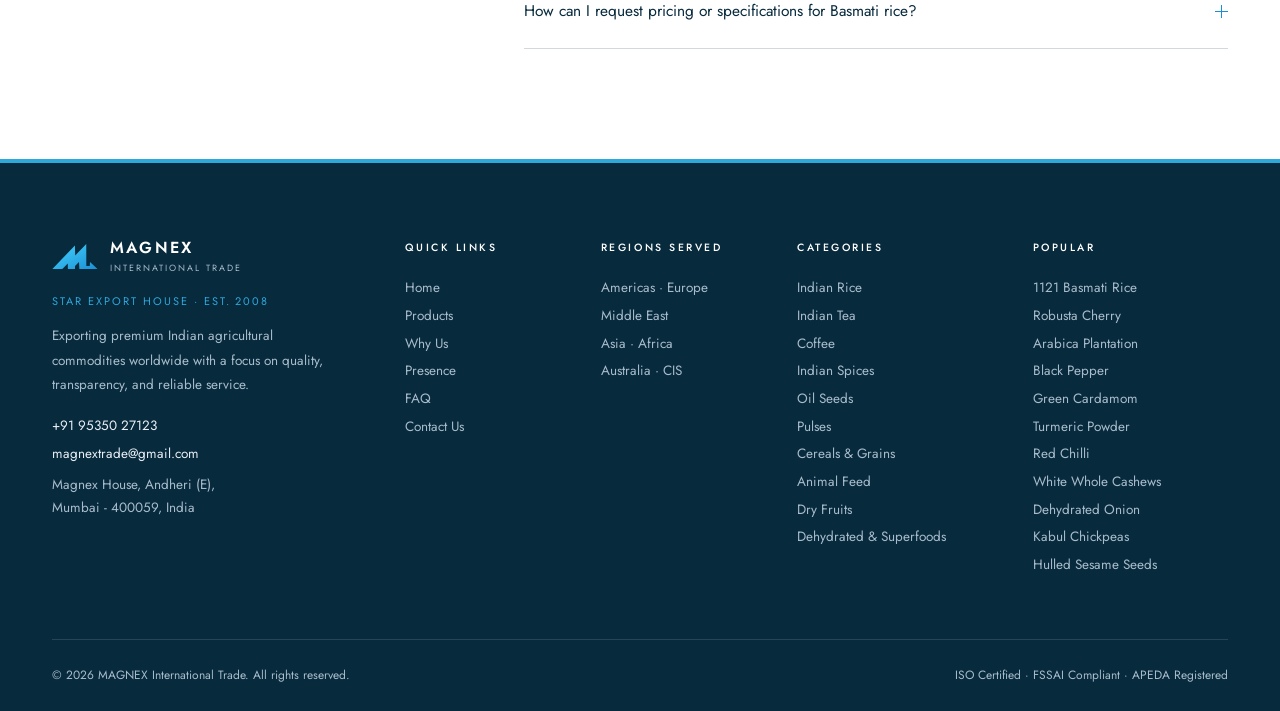
==== commit 5ccb9aa6: "Mobile: stop horizontal overflow (header width, grid minimums, drawer, waves) Co-Authored-By: Claude" ====
--- a/category.html
+++ b/category.html
@@ -8,7 +8,7 @@
 <link rel="preconnect" href="https://fonts.googleapis.com">
 <link rel="preconnect" href="https://fonts.gstatic.com" crossorigin>
 <link href="https://fonts.googleapis.com/css2?family=Playfair+Display:ital,wght@0,400;0,500;1,400&family=Jost:wght@300;400;500;600&display=swap" rel="stylesheet">
-<link rel="stylesheet" href="assets/css/style.css?v=27">
+<link rel="stylesheet" href="assets/css/style.css?v=29">
 <link rel="icon" href="data:image/svg+xml,<svg xmlns='http://www.w3.org/2000/svg' viewBox='0 0 100 100'><rect width='100' height='100' rx='18' fill='%23072a3d'/><g transform='translate(10 22) scale(.8)'><path d='M99.9 55.2 L82.6 38.9 L82.1 47.9 L74.6 47.8 L74.5 0.0 L50.4 25.0 L49.8 3.0 L0.0 55.2 L21.6 55.3 L34.3 42.3 L34.5 55.3 L49.9 55.3 L50.1 48.1 L58.7 39.0 L59.5 55.4 Z' fill='%232ea7db'/></g></svg>">
 </head>
 <body>
@@ -120,6 +120,6 @@
   }
 }
 </script>
-<script src="assets/js/main.js?v=16"></script>
+<script src="assets/js/main.js?v=17"></script>
 </body>
 </html>
--- a/assets/css/style.css
+++ b/assets/css/style.css
@@ -139,7 +139,7 @@
 
 /* voyage band: ship crossing an ocean between sections */
 .voyage { position: relative; height: 120px; overflow: hidden; background: linear-gradient(180deg, var(--bg) 0%, var(--bg-2) 100%); border-block: 1px solid var(--line-soft); }
-.voyage__sky { position: absolute; inset: 0; width: 100%; height: 100%; display: block; }
+.voyage__sky { position: absolute; inset: 0; width: 100%; height: 100%; display: block; overflow: hidden; }
 .voyage__sea use { fill: url(#vsea); }
 .voyage__sea--back { opacity: .35; transform: translate(0, 56px); animation: sea-drift 9s linear infinite; }
 .voyage__sea--front { opacity: .85; transform: translate(0, 70px); animation: sea-drift 6s linear infinite reverse; }
@@ -213,10 +213,10 @@
 
 * , *::before, *::after { box-sizing: border-box; }
 
-html { scroll-behavior: smooth; }
+html { scroll-behavior: smooth; overflow-x: hidden; }
 
 body {
-  margin: 0;
+  margin: 0; width: 100%; max-width: 100vw;
   background: var(--bg);
   color: var(--text);
   font-family: var(--sans);
@@ -388,9 +388,10 @@
 .mnav {
   position: fixed; inset: 0; z-index: 190; background: var(--bg);
   padding: calc(var(--nav-h) + 20px) 32px 40px; overflow-y: auto;
-  transform: translateX(100%); transition: transform .45s var(--ease);
-}
-.mnav.is-open { transform: translateX(0); }
+  transform: translateX(100%); visibility: hidden;
+  transition: transform .45s var(--ease), visibility 0s linear .45s;
+}
+.mnav.is-open { transform: translateX(0); visibility: visible; transition-delay: 0s; }
 .mnav h4 { font-size: 11px; letter-spacing: .24em; text-transform: uppercase; color: var(--gold); font-family: var(--sans); margin: 28px 0 12px; }
 .mnav a { display: block; padding: 11px 0; border-bottom: 1px solid var(--line-soft); font-size: 15px; color: var(--text-2); }
 
@@ -711,7 +712,7 @@
 /* =========================================================
    PRODUCT CARDS (category page)
    ========================================================= */
-.pgrid { display: grid; grid-template-columns: repeat(auto-fill, minmax(300px, 1fr)); gap: 1px; background: var(--line-soft); border: 1px solid var(--line-soft); }
+.pgrid { display: grid; grid-template-columns: repeat(auto-fill, minmax(min(300px, 100%), 1fr)); gap: 1px; background: var(--line-soft); border: 1px solid var(--line-soft); }
 .pcard { background: var(--bg); display: flex; flex-direction: column; transition: background .4s; }
 .pcard:hover { background: var(--bg-3); }
 .pcard__media { aspect-ratio: 3/2; overflow: hidden; position: relative; }
@@ -821,7 +822,7 @@
 }
 .spec2__grid {
   margin-top: 28px;
-  display: grid; grid-template-columns: repeat(auto-fill, minmax(360px, 1fr));
+  display: grid; grid-template-columns: repeat(auto-fill, minmax(min(360px, 100%), 1fr));
   gap: 0 56px;
 }
 .spec2__row {
@@ -957,7 +958,7 @@
 /* =========================================================
    CATEGORY INDEX (products.html)
    ========================================================= */
-.catgrid { display: grid; grid-template-columns: repeat(auto-fill, minmax(340px, 1fr)); gap: 1px; background: var(--line-soft); border: 1px solid var(--line-soft); }
+.catgrid { display: grid; grid-template-columns: repeat(auto-fill, minmax(min(340px, 100%), 1fr)); gap: 1px; background: var(--line-soft); border: 1px solid var(--line-soft); }
 .catcard { background: var(--bg); padding: 34px 30px 38px; display: flex; flex-direction: column; gap: 14px; transition: background .4s; position: relative; overflow: hidden; }
 .catcard::before { content: ""; position: absolute; left: 0; top: 0; bottom: 0; width: 2px; background: var(--gold); transform: scaleY(0); transform-origin: top; transition: transform .45s var(--ease); }
 .catcard:hover { background: var(--bg-3); }
@@ -1092,6 +1093,13 @@
 
 @media (max-width: 760px) {
   .wrap, .nav__inner { padding: 0 20px; }
+  .nav__inner { gap: 14px; }
+  .brand__mark { width: 38px; }
+  .brand__name { font-size: 14px; }
+  .brand__sub { font-size: 8px; letter-spacing: .16em; }
+  .nav__inner .theme-sw { display: none; }          /* switcher lives in the drawer on phones */
+  .mnav .theme-sw { display: inline-flex; margin: 10px 0 0; }
+  .mnav__theme { font-size: 11px; letter-spacing: .24em; text-transform: uppercase; color: var(--gold); margin: 28px 0 0; }
   .section { padding: 74px 0; }
   .why, .stats { grid-template-columns: 1fr; }
   .tradefeed { grid-template-columns: 1fr; }
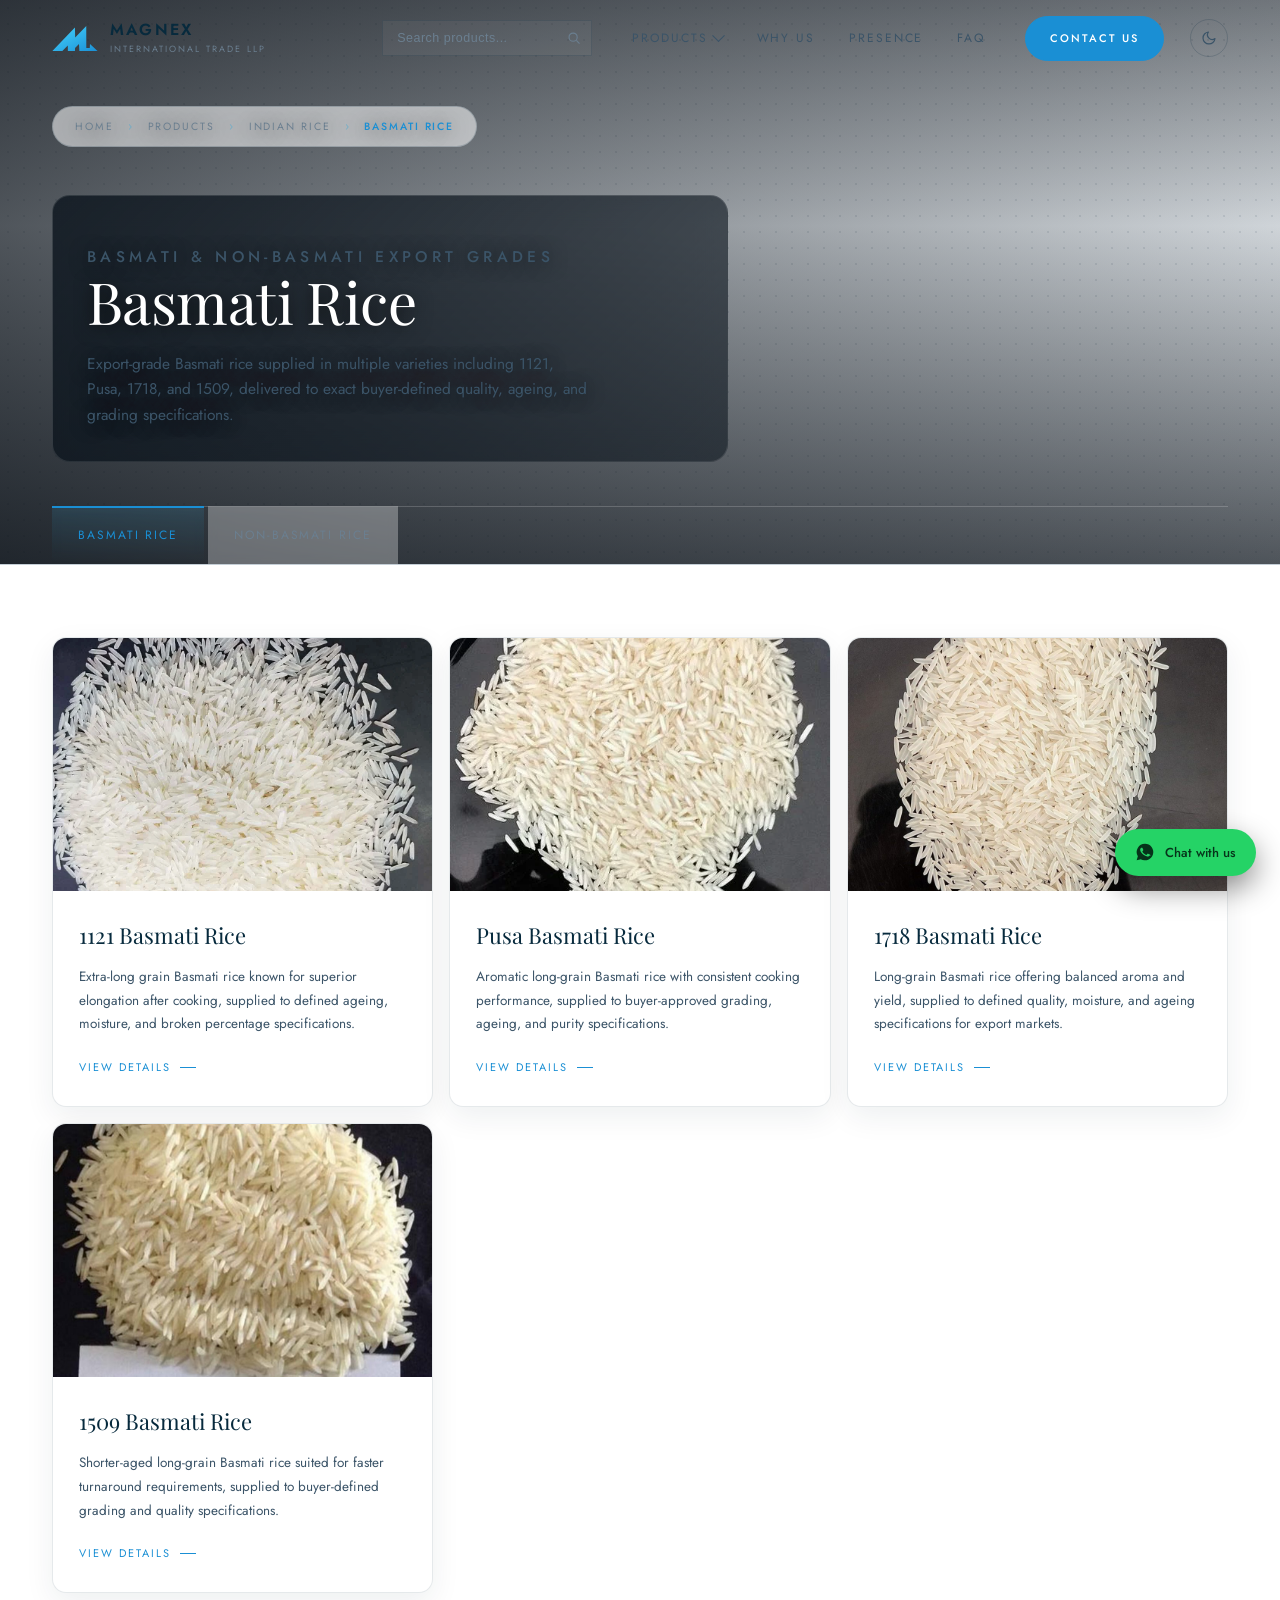
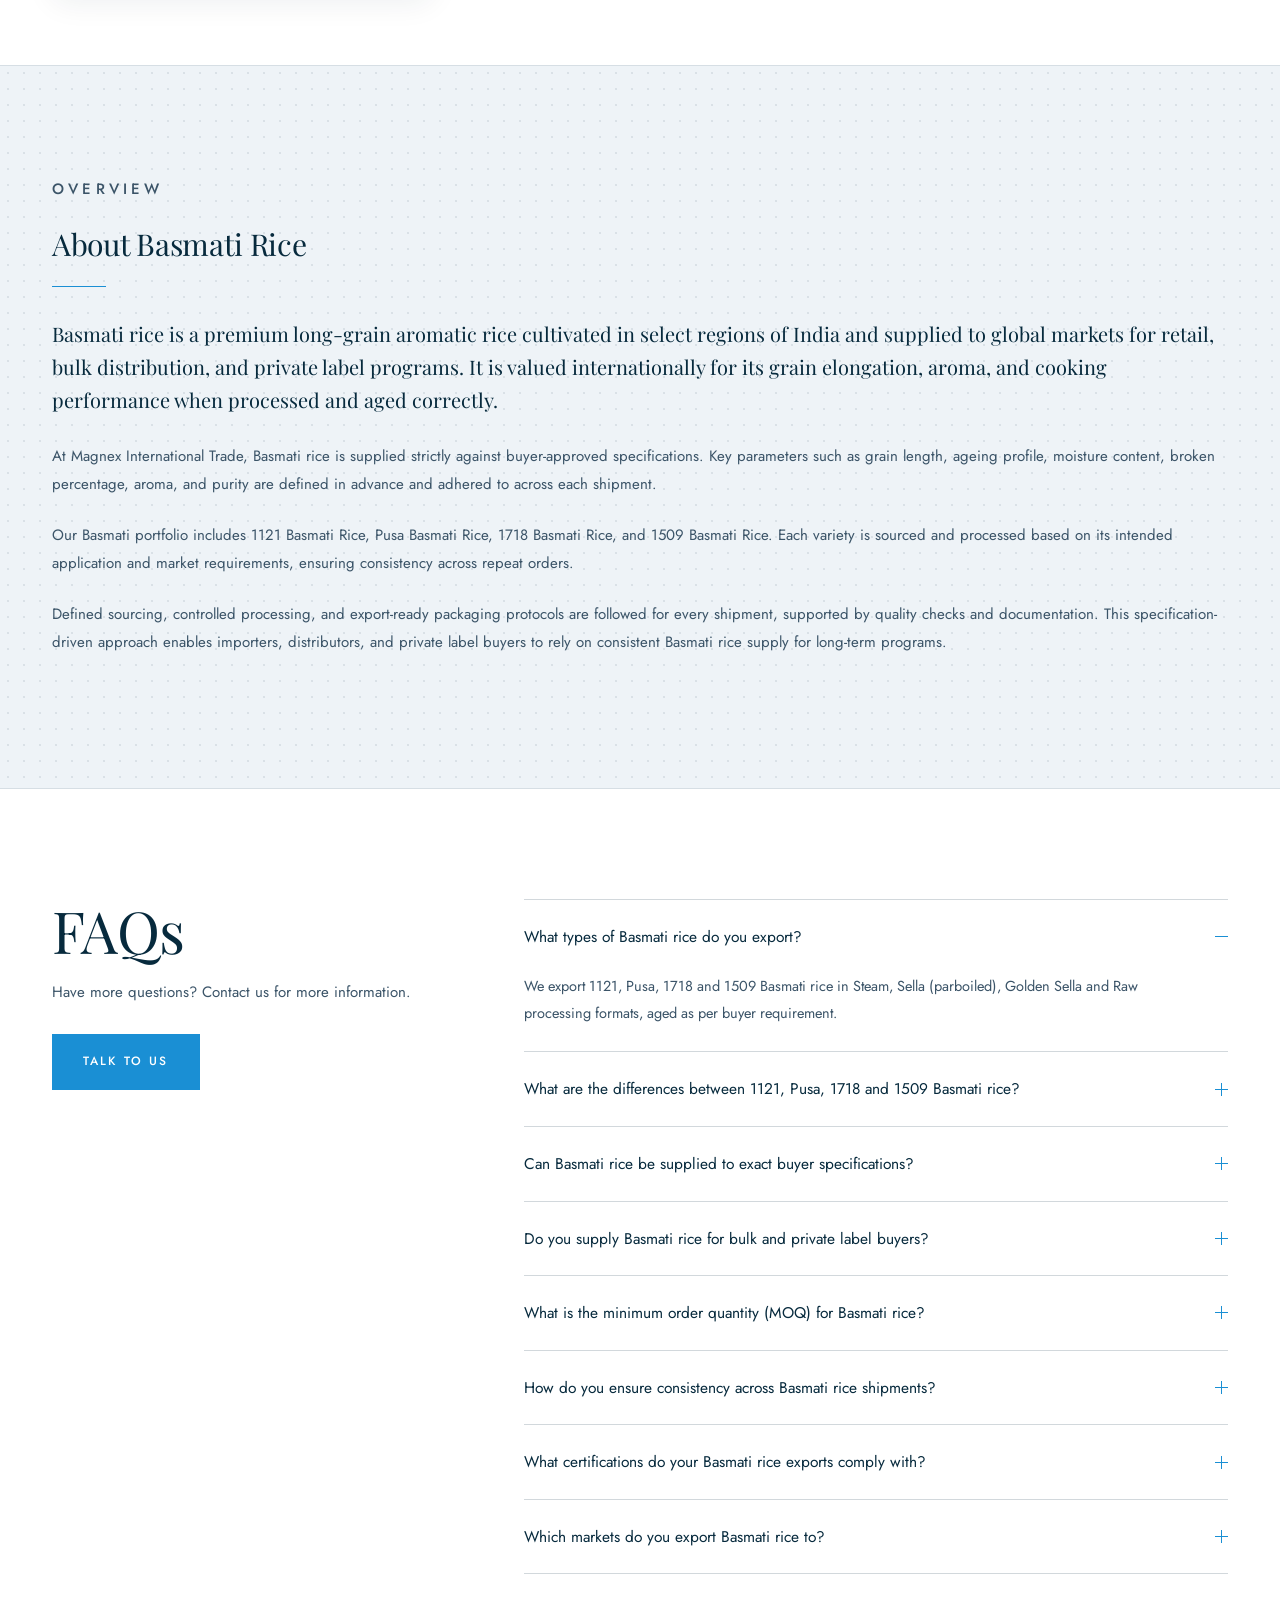
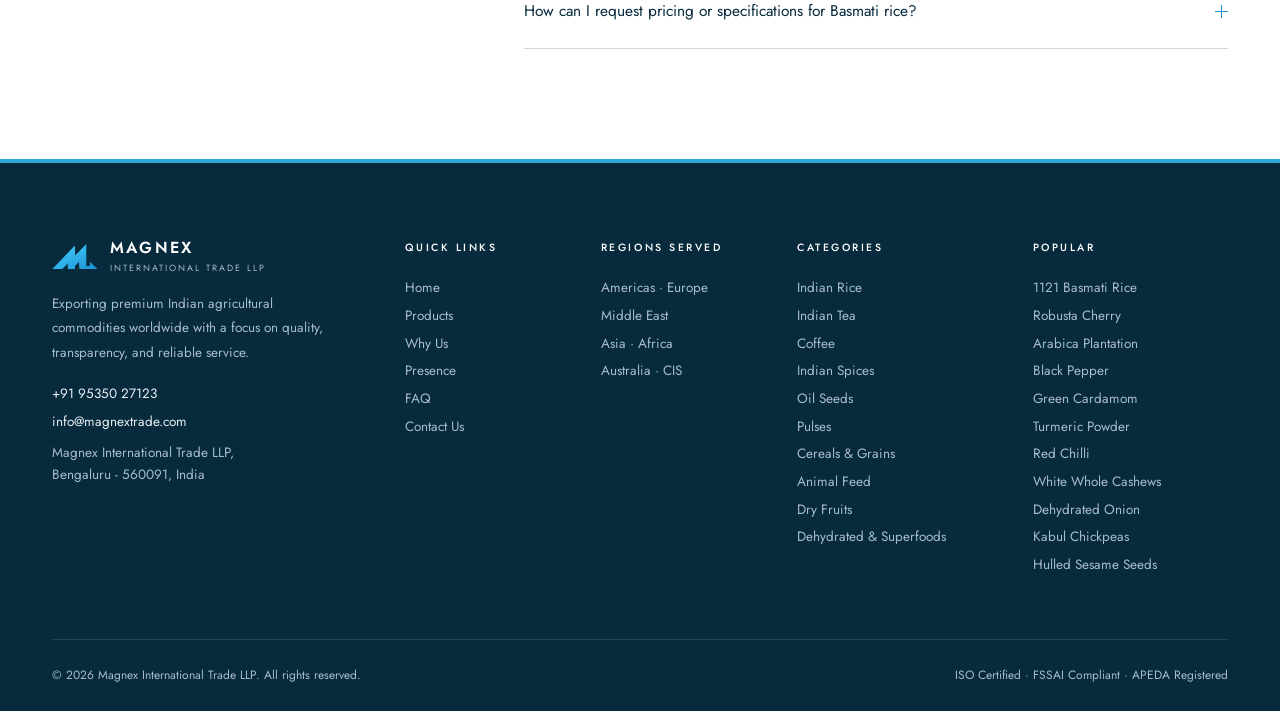
==== commit 3960ae2b: "Client changes: LLP name, info@ email, Bengaluru address, drop tagline, white/gold toggle Co-Authore" ====
--- a/category.html
+++ b/category.html
@@ -2,13 +2,13 @@
 <html lang="en">
 <head>
 <meta charset="UTF-8">
-<script>(function(){var q=new URLSearchParams(location.search).get("theme"),t;if(q&&/^(gold|dark|light)$/.test(q)){t=q;try{localStorage.setItem("magnex-theme",t)}catch(e){}}else{try{t=localStorage.getItem("magnex-theme")}catch(e){}}document.documentElement.dataset.theme=t||(matchMedia("(prefers-color-scheme: light)").matches?"light":"dark")})();</script>
+<script>(function(){var q=new URLSearchParams(location.search).get("theme"),t;if(q&&/^(gold|light|dark)$/.test(q)){t=q==="dark"?"gold":q;try{localStorage.setItem("magnex-theme",t)}catch(e){}}else{try{t=localStorage.getItem("magnex-theme")}catch(e){}}if(t==="dark")t="gold";document.documentElement.dataset.theme=(t==="gold"||t==="light")?t:"light"})();</script>
 <meta name="viewport" content="width=device-width, initial-scale=1.0">
 <title>Category — Magnex International Trade</title>
 <link rel="preconnect" href="https://fonts.googleapis.com">
 <link rel="preconnect" href="https://fonts.gstatic.com" crossorigin>
 <link href="https://fonts.googleapis.com/css2?family=Playfair+Display:ital,wght@0,400;0,500;1,400&family=Jost:wght@300;400;500;600&display=swap" rel="stylesheet">
-<link rel="stylesheet" href="assets/css/style.css?v=29">
+<link rel="stylesheet" href="assets/css/style.css?v=30">
 <link rel="icon" href="data:image/svg+xml,<svg xmlns='http://www.w3.org/2000/svg' viewBox='0 0 100 100'><rect width='100' height='100' rx='18' fill='%23072a3d'/><g transform='translate(10 22) scale(.8)'><path d='M99.9 55.2 L82.6 38.9 L82.1 47.9 L74.6 47.8 L74.5 0.0 L50.4 25.0 L49.8 3.0 L0.0 55.2 L21.6 55.3 L34.3 42.3 L34.5 55.3 L49.9 55.3 L50.1 48.1 L58.7 39.0 L59.5 55.4 Z' fill='%232ea7db'/></g></svg>">
 </head>
 <body>
@@ -61,7 +61,7 @@
   </div>
 </section>
 
-<script src="assets/js/data.js?v=16"></script>
+<script src="assets/js/data.js?v=17"></script>
 <script src="assets/js/textures.js?v=8"></script>
 <script src="assets/js/widgets.js?v=9"></script>
 <script>
@@ -120,6 +120,6 @@
   }
 }
 </script>
-<script src="assets/js/main.js?v=17"></script>
+<script src="assets/js/main.js?v=18"></script>
 </body>
 </html>
--- a/assets/css/style.css
+++ b/assets/css/style.css
@@ -198,8 +198,8 @@
 .theme-btn:active { transform: scale(.94); }
 .theme-btn svg { width: 16px; height: 16px; stroke: currentColor; fill: none; stroke-width: 1.8; stroke-linecap: round; stroke-linejoin: round; }
 .theme-btn .ico-sun { display: none; }
-:root[data-theme="light"] .theme-btn .ico-sun { display: block; }
-:root[data-theme="light"] .theme-btn .ico-moon { display: none; }
+:root[data-theme="gold"] .theme-btn .ico-sun { display: block; }
+:root[data-theme="gold"] .theme-btn .ico-moon { display: none; }
 
 /* cross-document page transition (Chrome / Safari); other browsers just navigate */
 @view-transition { navigation: auto; }
@@ -1097,9 +1097,7 @@
   .brand__mark { width: 38px; }
   .brand__name { font-size: 14px; }
   .brand__sub { font-size: 8px; letter-spacing: .16em; }
-  .nav__inner .theme-sw { display: none; }          /* switcher lives in the drawer on phones */
-  .mnav .theme-sw { display: inline-flex; margin: 10px 0 0; }
-  .mnav__theme { font-size: 11px; letter-spacing: .24em; text-transform: uppercase; color: var(--gold); margin: 28px 0 0; }
+  .theme-btn { width: 34px; height: 34px; }
   .section { padding: 74px 0; }
   .why, .stats { grid-template-columns: 1fr; }
   .tradefeed { grid-template-columns: 1fr; }
